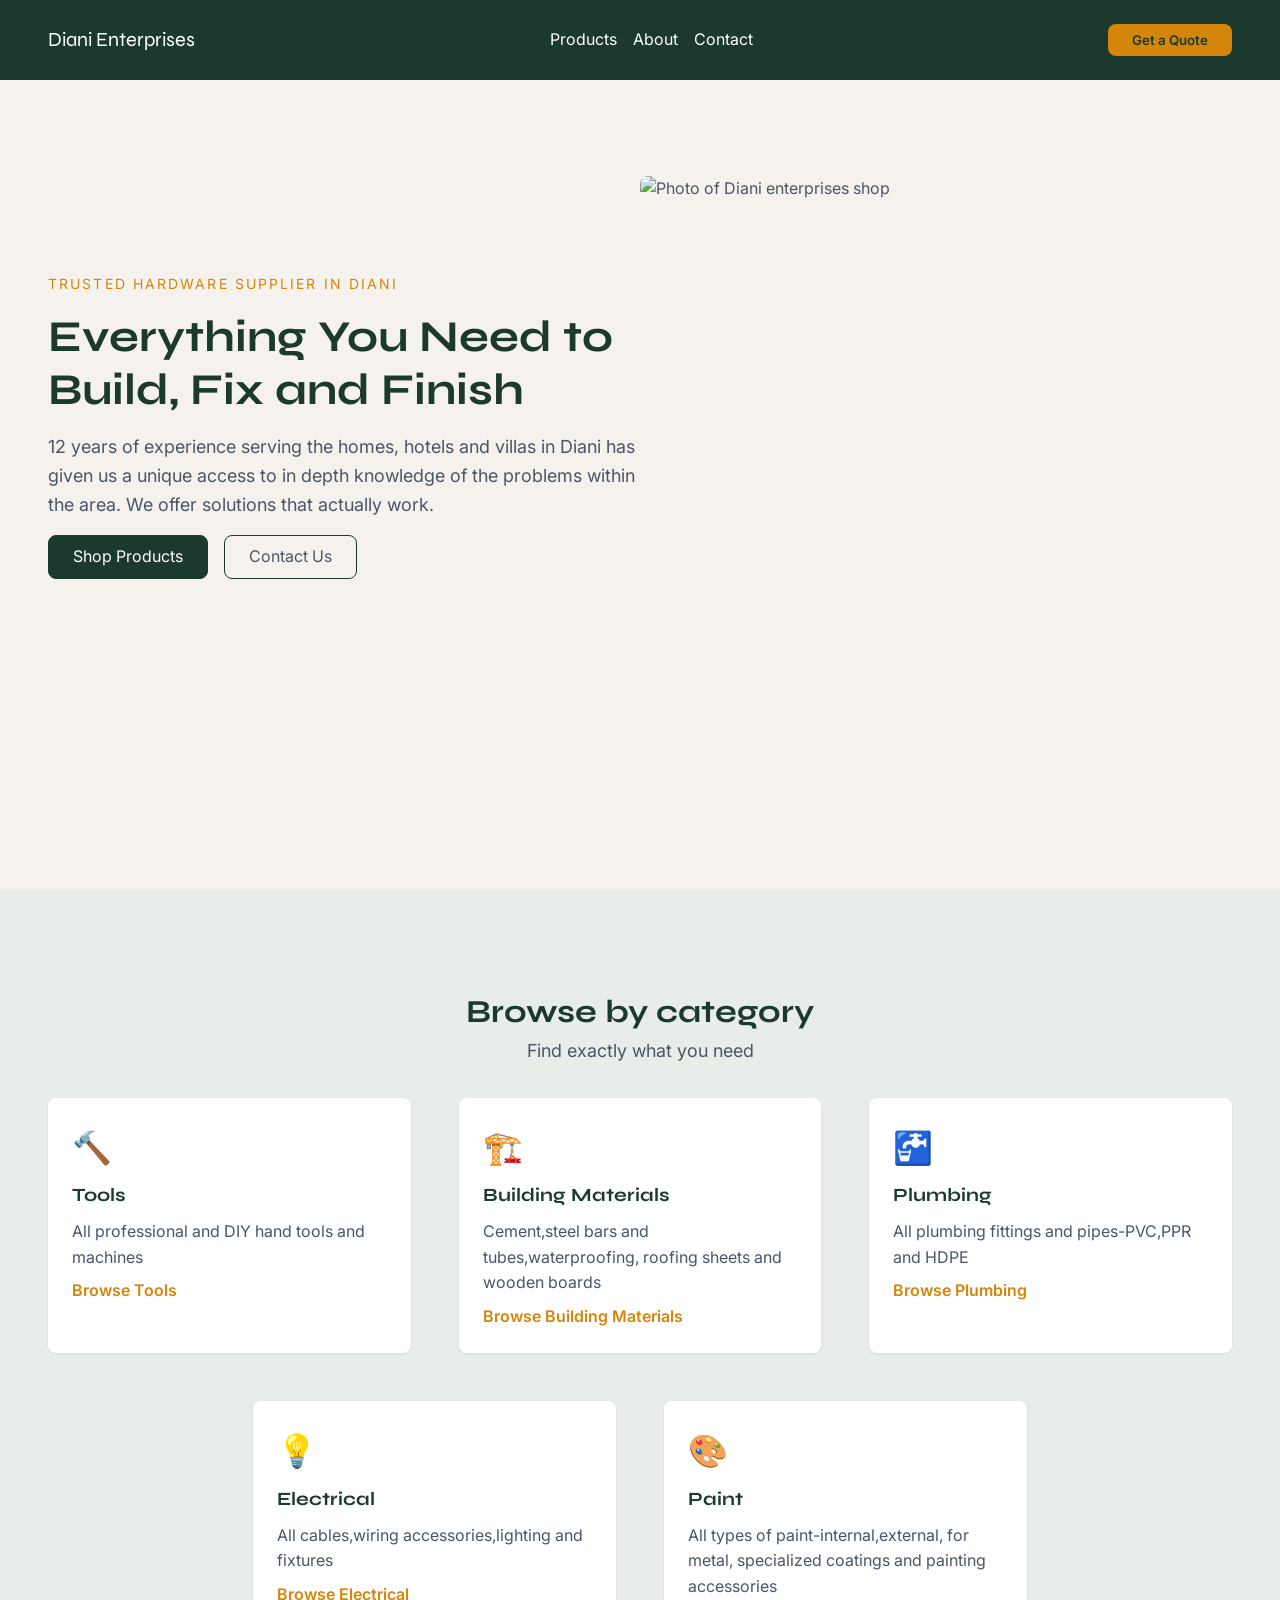
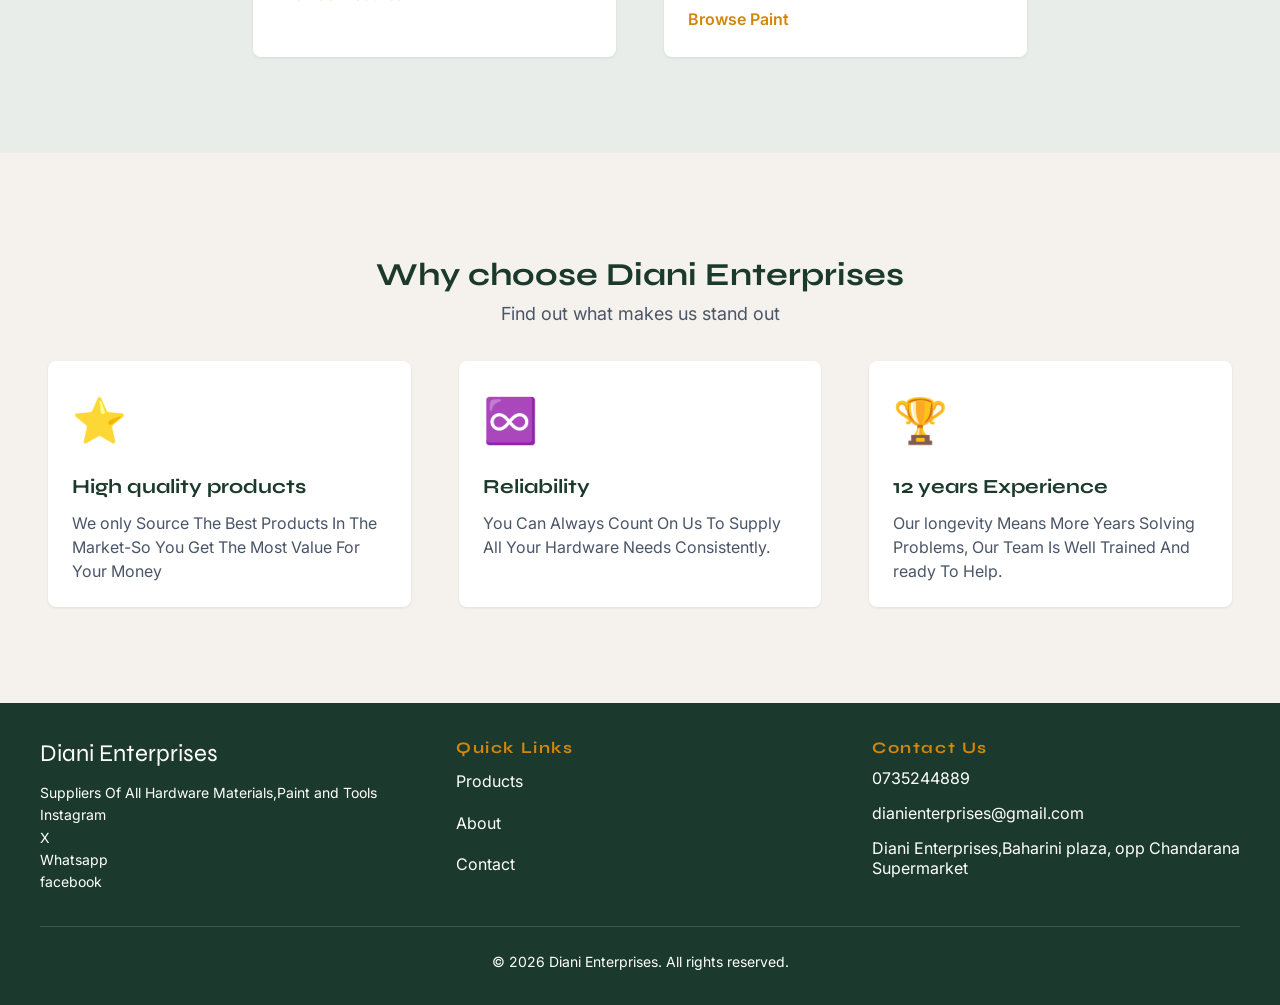
==== index.html @ 7c0d8b39 "style: add container max-width, fix hero layout, card flex" ====
<!doctype html>
<html lang="en">
  <head>
    <meta charset="UTF-8" />
    <meta name="viewport" content="width=device-width, initial-scale=1.0" />
    <title>Diani Enterprises</title>
    <link rel="stylesheet" href="css/variables.css" />
    <link rel="stylesheet" href="css/reset.css" />
    <link rel="stylesheet" href="css/styles.css" />
  </head>
  <body>
    <!--header section-->
    <header>
      <nav>
        <a class="logo" href="index.html">Diani Enterprises</a>
        <button class="nav-toggle" aria-label="Toggle navigation">
          <span></span>
          <span></span>
          <span></span>
        </button>
        <ul class="nav-links">
          <li><a href="products.html">Products</a></li>
          <li><a href="about.html">About</a></li>
          <li><a href="contact.html">Contact</a></li>
        </ul>
        <button class="cta-button">Get a Quote</button>
      </nav>
    </header>
    <!--Hero section-->
    <section class="hero">
      <div class="container">
      <div class="hero-content">
        <span>TRUSTED HARDWARE SUPPLIER IN DIANI</span>
        <h1>Everything You Need to Build, Fix and Finish</h1>
        <p>
          12 years of experience serving the homes, hotels and villas in Diani
          has given us a unique access to in depth knowledge of the problems
          within the area. We offer solutions that actually work.
        </p>
        <div class="hero-actions">
          <a class="btn-primary" href="products.html">Shop Products</a>
          <a class="btn-secondary" href="contact.html">Contact Us</a>
        </div>
      </div>
      <div class="hero-image">
        <img src="images/UI/hardware.jpg" alt="Photo of Diani enterprises shop" />
      </div>
      </div>
    </section>
    <!--PRODUCT CATEGORIES-->
    <section class="categories">
      <div class="container">
      <div class="section-header">
        <h2>Browse by category</h2>
        <p>Find exactly what you need</p>
      </div>
      <div class="categories-grid">
        <div class="category-card">
          <div class="category-icon">🔨</div>
          <h3>Tools</h3>
          <p>All professional and DIY hand tools and machines</p>
          <a href="products.html">Browse Tools</a>
        </div>
        <div class="category-card">
          <div class="category-icon">🏗️</div>
          <h3>Building Materials</h3>
          <p>
            Cement,steel bars and tubes,waterproofing, roofing sheets and wooden
            boards
          </p>
          <a href="products.html">Browse Building Materials</a>
        </div>
        <div class="category-card">
          <div class="category-icon">🚰</div>
          <h3>Plumbing</h3>
          <p>All plumbing fittings and pipes-PVC,PPR and HDPE</p>
          <a href="products.html">Browse Plumbing</a>
        </div>
        <div class="category-card">
          <div class="category-icon">💡</div>
          <h3>Electrical</h3>
          <p>All cables,wiring accessories,lighting and fixtures</p>
          <a href="products.html">Browse Electrical</a>
        </div>

        <div class="category-card">
          <div class="category-icon">🎨</div>
          <h3>Paint</h3>
          <p>
            All types of paint-internal,external, for metal, specialized
            coatings and painting accessories
          </p>
          <a href="products.html">Browse Paint</a>
        </div>
      </div>
      </div>
    </section>
    <!--why us section-->
    <section class="why-us">
      <div class="container">
      <div class="section-header">
        <h2>Why choose Diani Enterprises</h2>
        <p>Find out what makes us stand out</p>
      </div>
      <div class="why-us-grid">
        <div class="trust-card">
          <div class="trust-icon">⭐</div>
          <h3>High quality products</h3>
          <p>
            We only Source The Best Products In The Market-So You Get The Most
            Value For Your Money
          </p>
        </div>
        <div class="trust-card">
          <div class="trust-icon">♾️</div>
          <h3>Reliability</h3>
          <p>
            You Can Always Count On Us To Supply All Your Hardware Needs
            Consistently.
          </p>
        </div>
        <div class="trust-card">
          <div class="trust-icon">🏆</div>
          <h3>12 years Experience</h3>
          <p>
            Our longevity Means More Years Solving Problems, Our Team Is Well
            Trained And ready To Help.
          </p>
        </div>
      </div>
      </div>
    </section>
    <!--Footer section-->
    <footer class="footer">
      <div class="container">
      <div class="footer-grid">
        <div class="brand-column">
          <a class="logo" href="index.html">Diani Enterprises</a>
          <p>Suppliers Of All Hardware Materials,Paint and Tools</p>
          <a href="">Instagram</a>
          <a href="">X</a>
          <a href="">Whatsapp</a>
          <a href="">facebook</a>
        </div>
        <div class="quick-links">
          <h4>Quick Links</h4>
          <ul class="footer-links">
            <li><a href="products.html">Products</a></li>
            <li><a href="about.html">About</a></li>
            <li><a href="contact.html">Contact</a></li>
          </ul>
        </div>
        <div class="contact-info">
          <h4>Contact Us</h4>
          <p>0735244889</p>
          <p>dianienterprises@gmail.com</p>
          <p>Diani Enterprises,Baharini plaza, opp Chandarana Supermarket</p>
        </div>
      </div>
      <div class="footer-bottom">
        <p>© 2026 Diani Enterprises. All rights reserved.</p>
      </div>
      </div>
    </footer>
  </body>
</html>
---- css/variables.css ----
@import url("https://fonts.googleapis.com/css2?family=Syne:wght@400;600;700;800&family=Inter:wght@300;400;500;600&display=swap");

:root {
  /* Colors */
  --forest: #1b3a2d;
  --amber: #d4860b;
  --chalk: #f5f2ed;
  --slate: #4a5568;
  --mist: #e8ede9;
  --white: #ffffff;

  /* Typography */
  --font-display: "Syne", sans-serif;
  --font-body: "Inter", sans-serif;

  /* Type scale */
  --text-sm: 0.875rem; /* 14px */
  --text-base: 1rem; /* 16px */
  --text-lg: 1.125rem; /* 18px */
  --text-xl: 1.25rem; /* 20px */
  --text-2xl: 1.5rem; /* 24px */
  --text-3xl: 2rem; /* 32px */
  --text-4xl: 2.75rem; /* 44px */
  --text-5xl: 3.5rem; /* 56px */

  /* Spacing */
  --space-1: 4px;
  --space-2: 8px;
  --space-3: 16px;
  --space-4: 24px;
  --space-5: 32px;
  --space-6: 48px;
  --space-7: 64px;
  --space-8: 96px;

  /* Border radius */
  --radius-sm: 4px;
  --radius-md: 8px;
  --radius-lg: 16px;

  /* Shadows */
  --shadow-sm: 0 1px 3px rgba(0, 0, 0, 0.08);
  --shadow-md: 0 4px 12px rgba(0, 0, 0, 0.1);
  --shadow-lg: 0 8px 24px rgba(0, 0, 0, 0.12);

  /* Transitions */
  --transition: 0.2s ease;
}
---- css/styles.css ----
header{
  position: sticky;
  top: 0;
  z-index: 100;
}
.container{
  max-width: 1200px;
  margin: 0 auto;
  width: 100%;
}

nav {
  display: flex;
  justify-content: space-between;
  background-color: var(--forest);
  padding: var(--space-4) var(--space-6);
  align-items: center;
  
  
}
.nav-links {
  display: flex;
  justify-content: space-evenly;
  gap: var(--space-3);
  align-items: center;
}
.nav-links a {
  color: var(--white);
}
.nav-links a:hover {
  color: var(--amber);
}
.nav-toggle {
  display: none;
}
.logo {
  color: var(--white);
  font-family: var(--font-display);
  font-size: var(--text-xl);
}
.cta-button {
  background-color: var(--amber);
  padding: var(--space-2) var(--space-4);
  border-radius: var(--radius-md);
  color: var(--forest);
  font-family: var(--font-body);
  font-weight: 600;
  cursor: pointer;
}
.cta-button:hover {
  background-color: var(--slate);
  color: var(--white);
}
/*-hero section-*/

.hero {
  background-color: var(--chalk);
  padding: var(--space-8) var(--space-6);
  min-height: 90vh;
}
.hero .container{
  display: flex;
  justify-content: space-evenly;
  align-items: center;
}
.hero-content {
  display: flex;
  flex-direction: column;
  gap: var(--space-3);
  flex: 1;
}
.hero-content span {
  color: var(--amber);
  font-size: var(--text-sm);
  letter-spacing: 0.15em;
}
.hero-content h1 {
  font-family: var(--font-display);
  font-size: var(--text-4xl);
  color: var(--forest);
  line-height: 1.2;
}
.hero-content p {
  font-size: var(--text-lg);
  color: var(--slate);
}
.hero-actions {
  display: flex;
  gap: var(--space-3);
}
.btn-primary {
  background-color: var(--forest);
  color: var(--white);
  padding: var(--space-2) var(--space-4);
  border-radius: var(--radius-md);
  transition: var(--transition);
  border: 1px solid var(--forest);
}
.btn-primary:hover {
  background-color: transparent;
  border: 1px solid var(--forest);
  color: var(--slate);
}
.btn-secondary {
  background-color: transparent;
  border: 1px solid var(--forest);
  padding: var(--space-2) var(--space-4);
  border-radius: var(--radius-md);
  transition: var(--transition);
}
.btn-secondary:hover {
  background-color: var(--forest);
  color: var(--white);
}
.hero-image {
  flex: 1;
  height: 500px;
}
.hero-image img {
  width: 100%;
  height: 100%;
  object-fit: cover;
  border-radius: var(--radius-md);
}
/*categories section*/
.categories{
  background-color: var(--mist);
  padding: var(--space-8) var(--space-6);
}
.section-header{
  text-align: center;
  margin-bottom: var(--space-5);
  }
  .section-header h2{
    font-family: var(--font-display);
    font-size: var(--text-3xl);
    color: var(--forest);

  }
  .section-header p{
    color: var(--slate);
    font-size: var(--text-lg);
  }
  .categories-grid{
    display: grid;
    grid-template-columns: repeat(6, 1fr);
    gap: var(--space-6);
    justify-items: center;
}
.category-card{
  display: flex;
  flex-direction: column;
  gap: var(--space-2);
  background-color: var(--white);
  border-radius: var(--radius-md);
  box-shadow: var(--shadow-sm);
  padding: var(--space-4);
  transition: var(--transition);
  grid-column: span 2;
  
}
.category-card:nth-child(4){
  grid-column: 2 / 4;
}
.category-card:nth-child(5) {
  grid-column: 4 / 6;
}

.category-card:hover{
  box-shadow: var(--shadow-md);
  transform: translateY(-4px);
}
.category-icon{
font-size: var(--text-3xl);
}
.category-card h3{
  font-family: var(--font-display);
  color: var(--forest);
}
.category-card a{
  color: var(--amber);
  font-weight: 600;
  position: relative;
  max-width: 500px;
}
.category-card a::after{
  content: "";
  position: absolute;
  left: 0;
  bottom: 0;
  width: 0;
  height: 2px;
  background-color:var(--amber);
  transition: var(--transition);
}
.category-card a:hover::after{
width: 65%;
background-color: var(--slate);
}
/*why-us*/
.why-us{
  background-color: var(--chalk);
  padding: var(--space-8) var(--space-6);
}
.why-us-grid{
  display: grid;
  grid-template-columns:repeat(3, 1fr);
  gap: var(--space-6);
}
.trust-card{
  display: flex;
  flex-direction: column;
  background-color: var(--white);
  gap: var(--space-2);
  border-radius: var(--radius-md);
  box-shadow: var(--shadow-sm);
  padding: var(--space-4);
  transition: var(--transition);
}
.trust-card:hover{
box-shadow: var(--shadow-md);
transform: translateY(-4px);
}
.trust-card h3{
  font-family: var(--font-display);
  color: var(--forest);
  font-size: var(--text-xl);
}
.trust-card p{
  color: var(--slate);
  line-height: 1.5;
}
.trust-icon{
  font-size: var(--text-4xl);
  margin-bottom: var(--space-2);
}
/*footer*/
.footer{
  background-color: var(--forest);
  color: var(--white);
  padding:var(--space-5);
  }
  .footer-grid{
    display: grid;
    grid-template-columns: repeat(3, 1fr);
    gap: var(--space-6);
  }
  .brand-column a.logo{
    color: var(--white);
    font-family: var(--font-display);
    display: block;
    font-size: var(--text-2xl);
    margin-bottom:var(--space-2);
       
  }
  .brand-column p{
    color:var(--white);
    font-size: var(--text-sm);
  }
  .brand-column a{
    font-size: var(--text-sm);
    display: block;

  }
  .brand-column a:hover{
   color: var(--amber);
  }
  .footer h4{
    color: var(--amber);
    font-family: var(--font-display);
    margin-bottom: var(--space-2);
    letter-spacing: 0.1em;
  }
  .footer-links a{
   display: block;
   color: var(--white);
   margin-bottom: var(--space-3);
  }
  .footer-links a:hover{
    color: var(--amber);
    
  }
  .contact-info p{
    color: var(--white);
    margin-bottom: var(--space-3);
    line-height: 1.2;
  }
  .footer-bottom{
    border-top: 1px solid rgba(255,255,255,0.15) ;
    text-align: center;
    font-size: var(--text-sm);
    color: var(--white);
    margin-top: var(--space-5);
    padding-top: var(--space-4);
  }
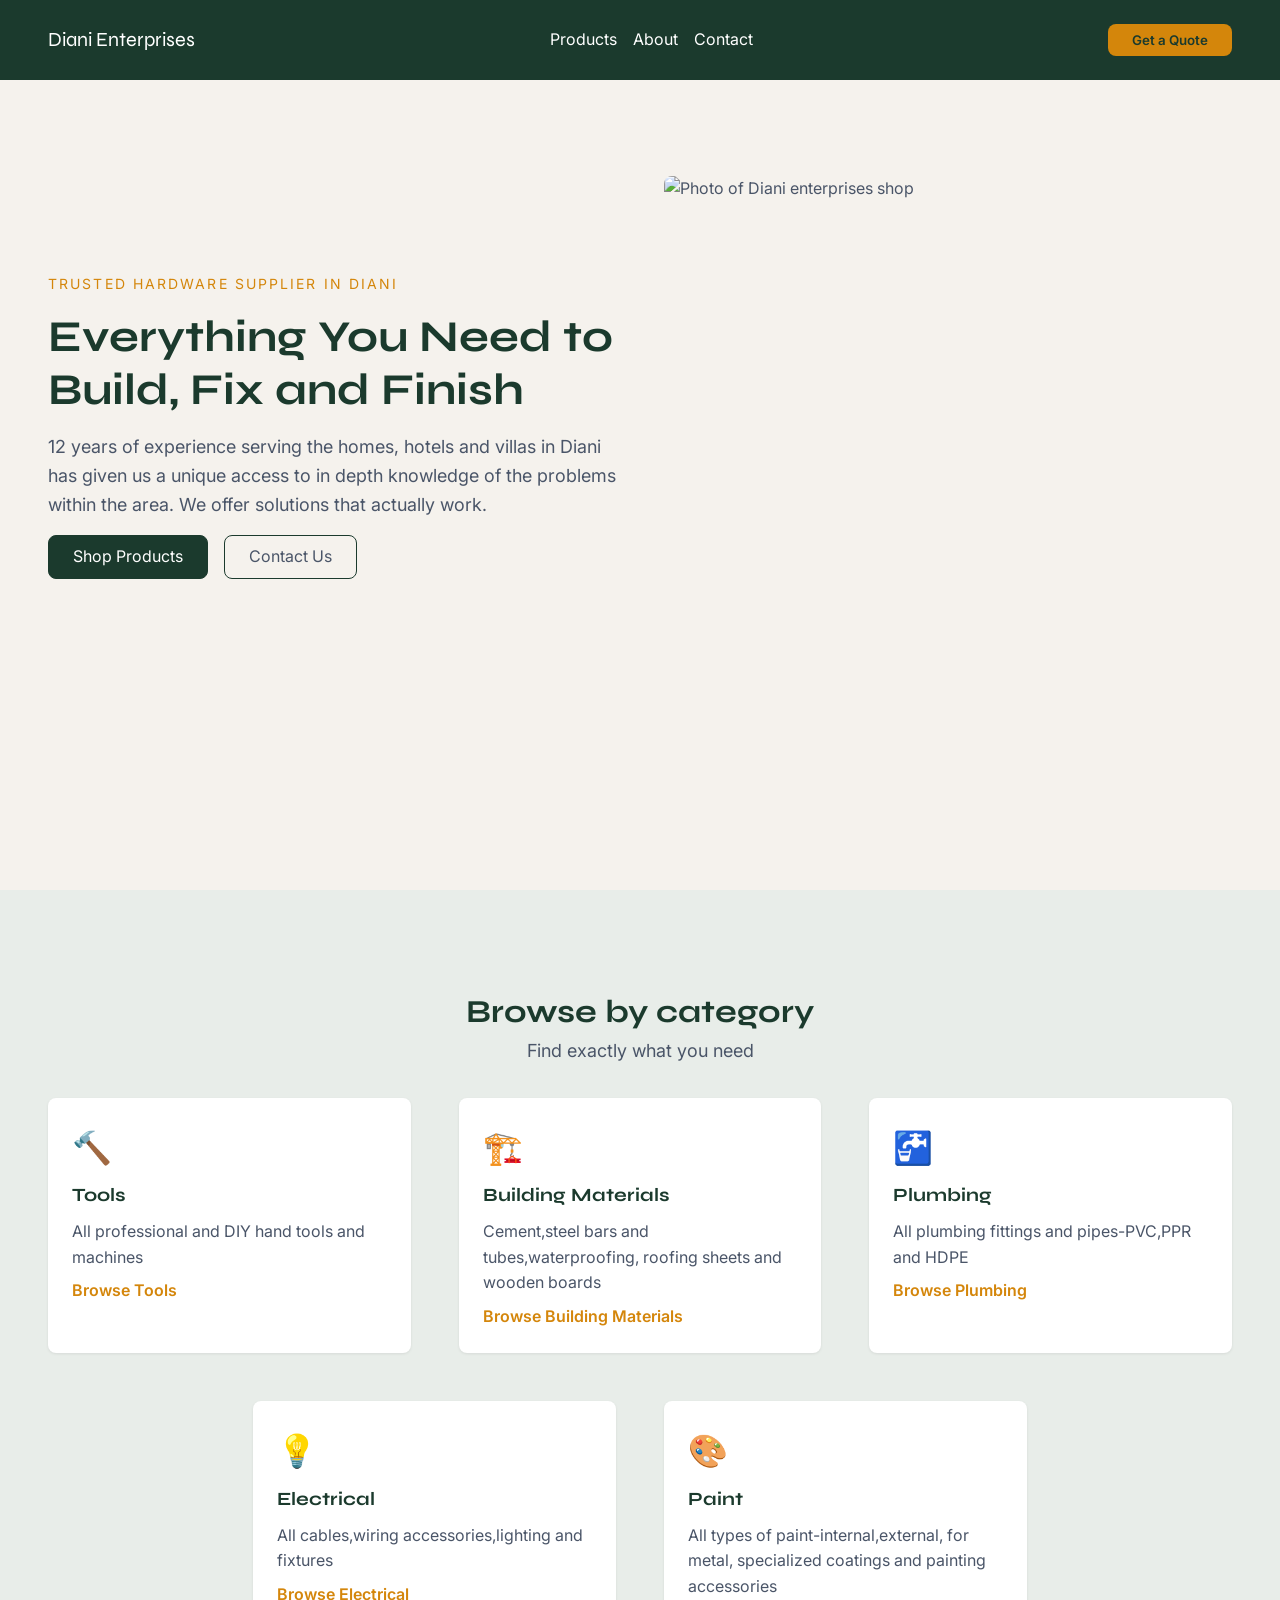
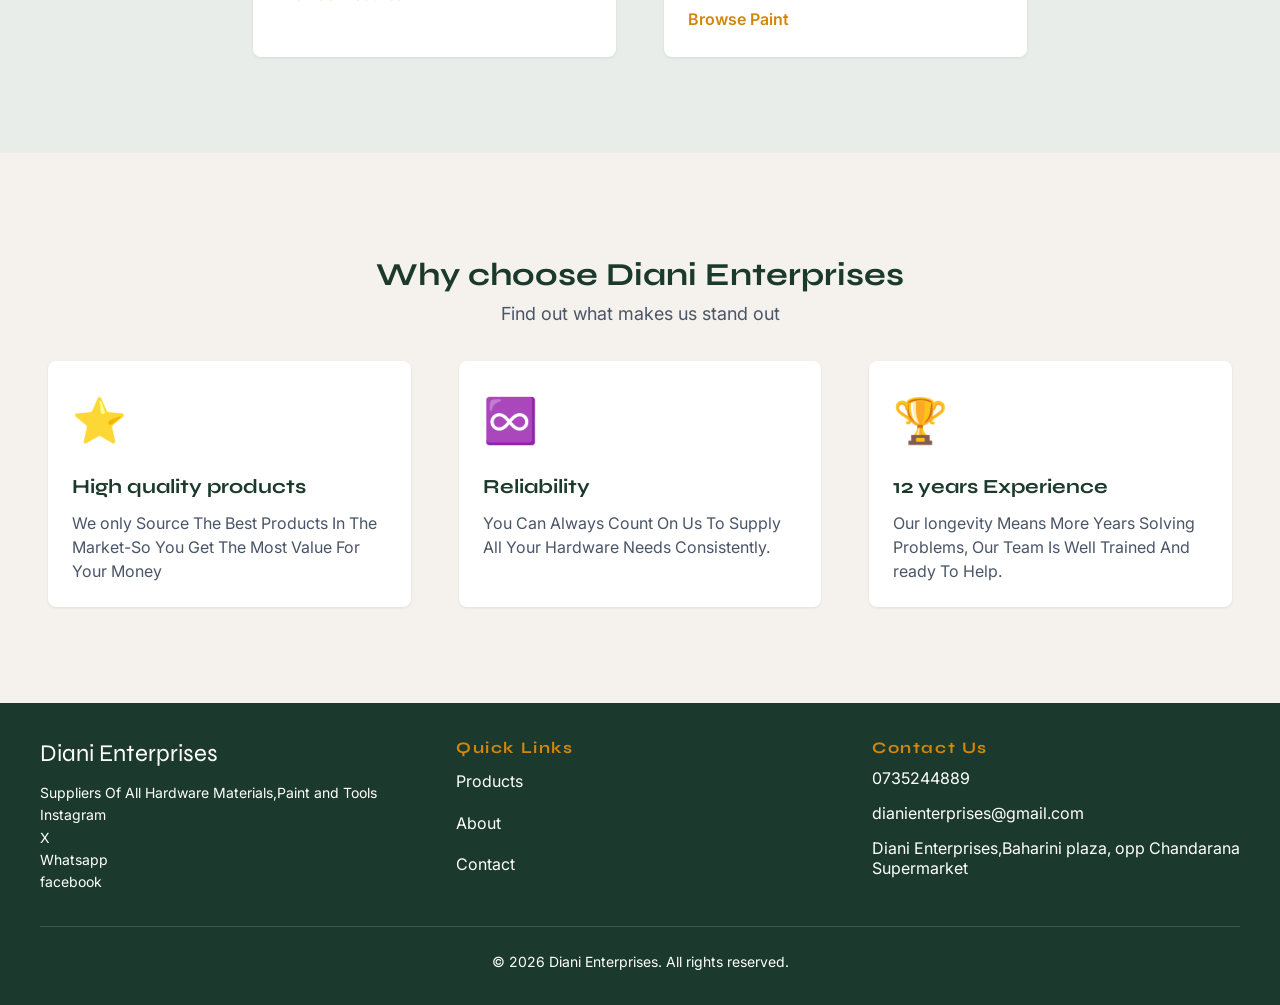
==== commit 05a29cd7: "feat: add mobilr responsoveness and hamburger menu" ====
--- a/index.html
+++ b/index.html
@@ -7,6 +7,7 @@
     <link rel="stylesheet" href="css/variables.css" />
     <link rel="stylesheet" href="css/reset.css" />
     <link rel="stylesheet" href="css/styles.css" />
+  
   </head>
   <body>
     <!--header section-->
@@ -18,7 +19,7 @@
           <span></span>
           <span></span>
         </button>
-        <ul class="nav-links">
+        <ul class="nav-links" >
           <li><a href="products.html">Products</a></li>
           <li><a href="about.html">About</a></li>
           <li><a href="contact.html">Contact</a></li>
@@ -162,5 +163,7 @@
       </div>
       </div>
     </footer>
+
+    <script src="js/main.js"></script>
   </body>
 </html>
--- a/css/styles.css
+++ b/css/styles.css
@@ -1,7 +1,16 @@
+body{
+  overflow-x: hidden;
+}
+
+* {
+  max-width: 100%;
+}
+
 header{
   position: sticky;
   top: 0;
   z-index: 100;
+  
 }
 .container{
   max-width: 1200px;
@@ -15,7 +24,7 @@
   background-color: var(--forest);
   padding: var(--space-4) var(--space-6);
   align-items: center;
-  
+  position: relative;
   
 }
 .nav-links {
@@ -32,6 +41,22 @@
 }
 .nav-toggle {
   display: none;
+  flex-direction: column;
+  justify-content: space-between;
+  width: 24px;
+  height: 18px;
+  cursor: pointer;
+  padding: 0;
+  background: none;
+  border: none;
+}
+.nav-toggle span{
+  display: block;
+  width: 100%;
+  height: 2px;
+  background-color: var(--white);
+  border-radius: 2px;
+  transition: var(--transition);
 }
 .logo {
   color: var(--white);
@@ -62,6 +87,7 @@
   display: flex;
   justify-content: space-evenly;
   align-items: center;
+  gap: var(--space-6);
 }
 .hero-content {
   display: flex;
@@ -292,4 +318,136 @@
     color: var(--white);
     margin-top: var(--space-5);
     padding-top: var(--space-4);
+  }
+
+  .nav-toggle.active span:nth-child(1) {
+  transform: translateY(8px) rotate(45deg);
+}
+.nav-toggle.active span:nth-child(2) {
+  opacity: 0;
+}
+.nav-toggle.active span:nth-child(3) {
+  transform: translateY(-8px) rotate(-45deg);
+}
+  /*Tablet(768px and below)*/
+ @media (max-width: 768px) {
+  .nav-links {
+    display: none;
+  }
+  .cta-button {
+    display: none;
+  }
+  .nav-toggle {
+    display: block;
+  }
+  .hero .container {
+    flex-direction: column;
+    text-align: center;
+  }
+  .hero-content h1 {
+    font-size: var(--text-2xl);
+  }
+  .hero-actions {
+    justify-content: center;
+  }
+  .hero-image {
+    height: 250px;
+    width: 100%;
+  }
+  .hero,
+  .categories,
+  .why-us {
+    padding: var(--space-5) var(--space-3);
+  }
+  .footer {
+    padding: var(--space-4) var(--space-3);
+  }
+  .categories-grid {
+    grid-template-columns: repeat(2, 1fr);
+    gap: var(--space-3);
+    justify-items: stretch;
+    width: 100%;
+  }
+  .categories .container {
+  width: 100%;
+  overflow: hidden;
+}
+  .category-card {
+    grid-column: span 1;
+  }
+  .category-card:nth-child(4) {
+    grid-column: span 1;
+  }
+  .category-card:nth-child(5) {
+    grid-column: span 2;
+  }
+  .why-us-grid {
+    grid-template-columns: 1fr;
+    gap: var(--space-3);
+  }
+  .footer-grid {
+    grid-template-columns: 1fr;
+    gap: var(--space-4);
+  }
+  .hero-content {
+  width: 100%;
+  flex: none;
+}
+.hero-image {
+  width: 100%;
+  flex: none;
+}
+
+
+.nav-links.nav-open{
+  display: flex;
+  flex-direction: column;
+  position: absolute;
+  top: 100%;
+  left: 0;
+  width: 100%;
+  background-color: var(--forest);
+  padding: var(--space-3);
+  gap: var(--space-3);
+   z-index: 99;
+  box-shadow: var(--shadow-md);
+}
+.nav-links.nav-open a {
+  color: var(--white);
+  font-size: var(--text-lg);
+  padding: var(--space-2) 0;
+  border-bottom: 1px solid rgba(255,255,255,0.1);
+}
+.nav-toggle{
+  display: flex;
+}
+}
+  /* Mobile (480px and below)*/
+  @media(max-width:480px){
+    .hero-content h1{
+      font-size: var(--text-2xl);
+    }
+    .hero-actions{
+      flex-direction: column;
+      align-items: center;
+
+    }
+    .hero-actions a{
+      width: 100%;
+      text-align: center;
+     
+    }
+  
+    .categories-grid{
+      grid-template-columns: 1fr;
+    }
+   
+    .category-card,.category-card:nth-child(4),.category-card:nth-child(5){
+    grid-column: span 1
+    }
+    
+    .section-header h2{
+      font-size: var(--text-2xl);
+    }
+    
   }
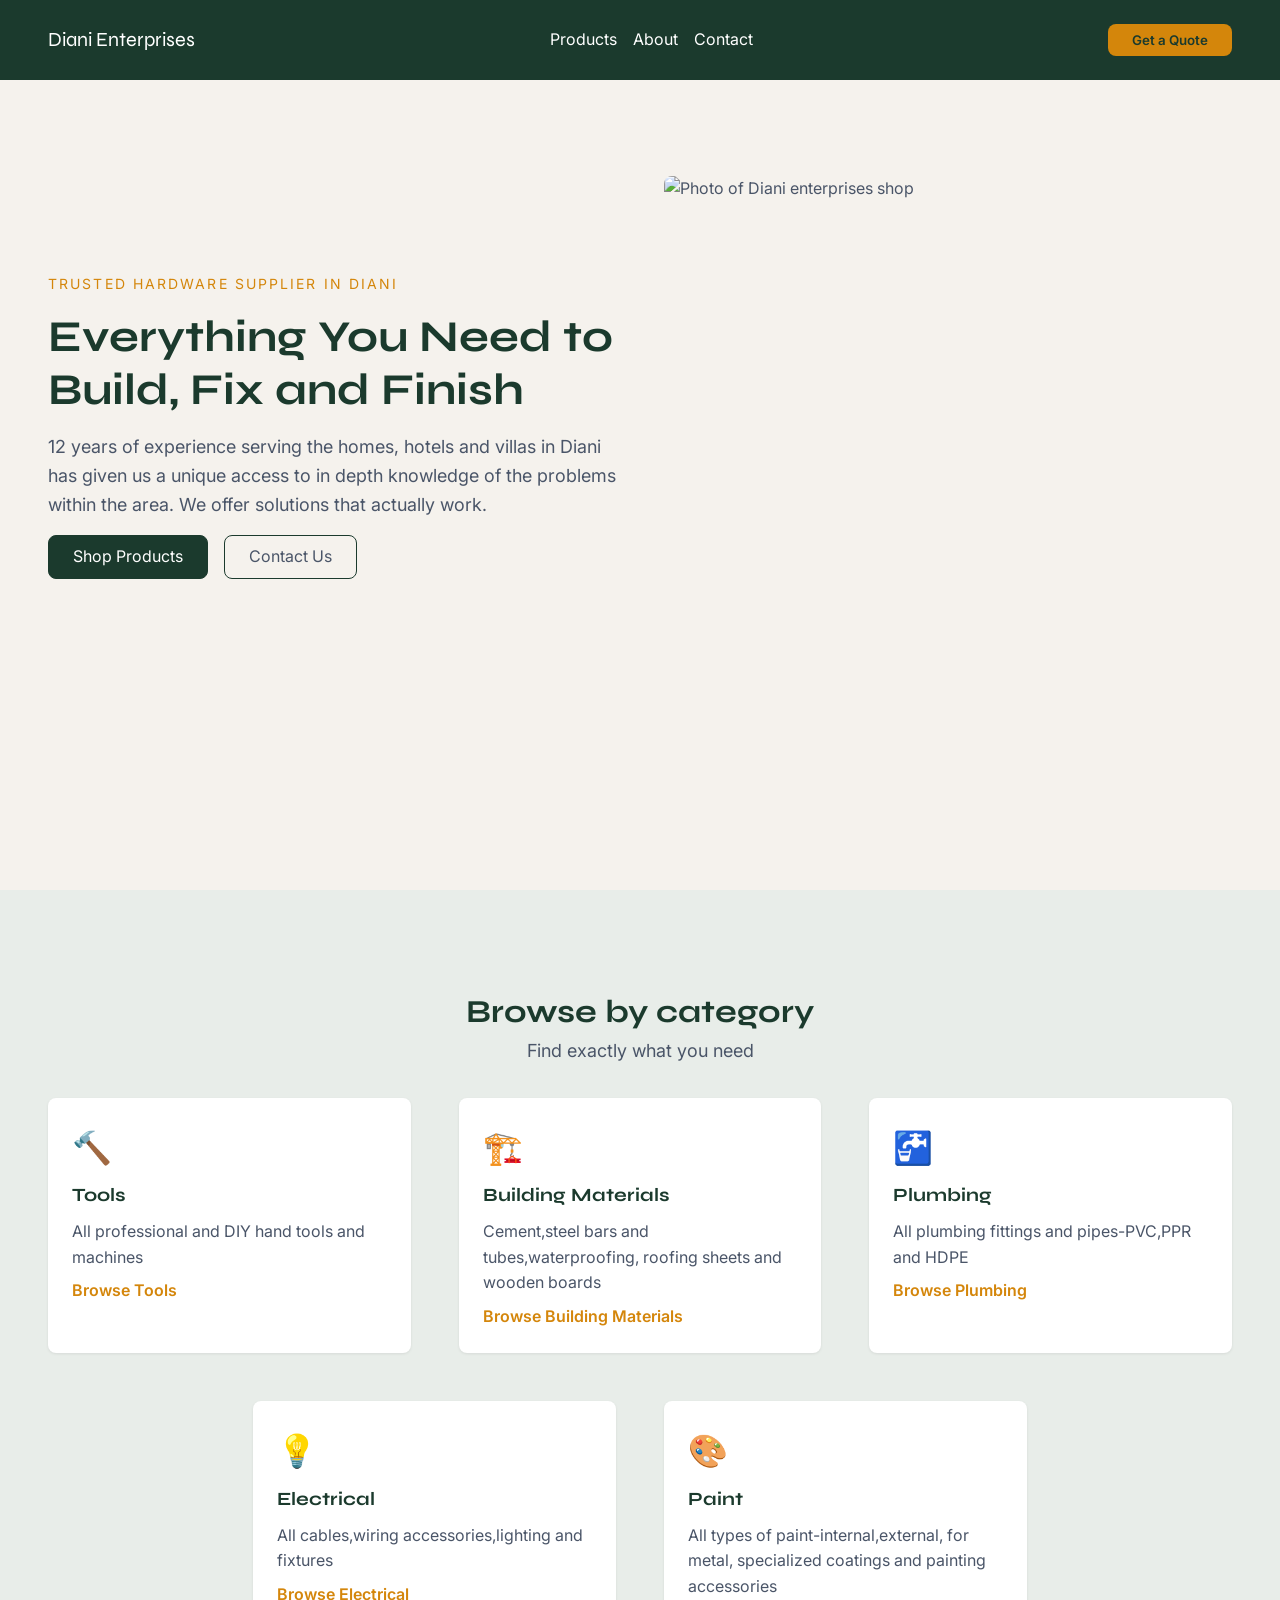
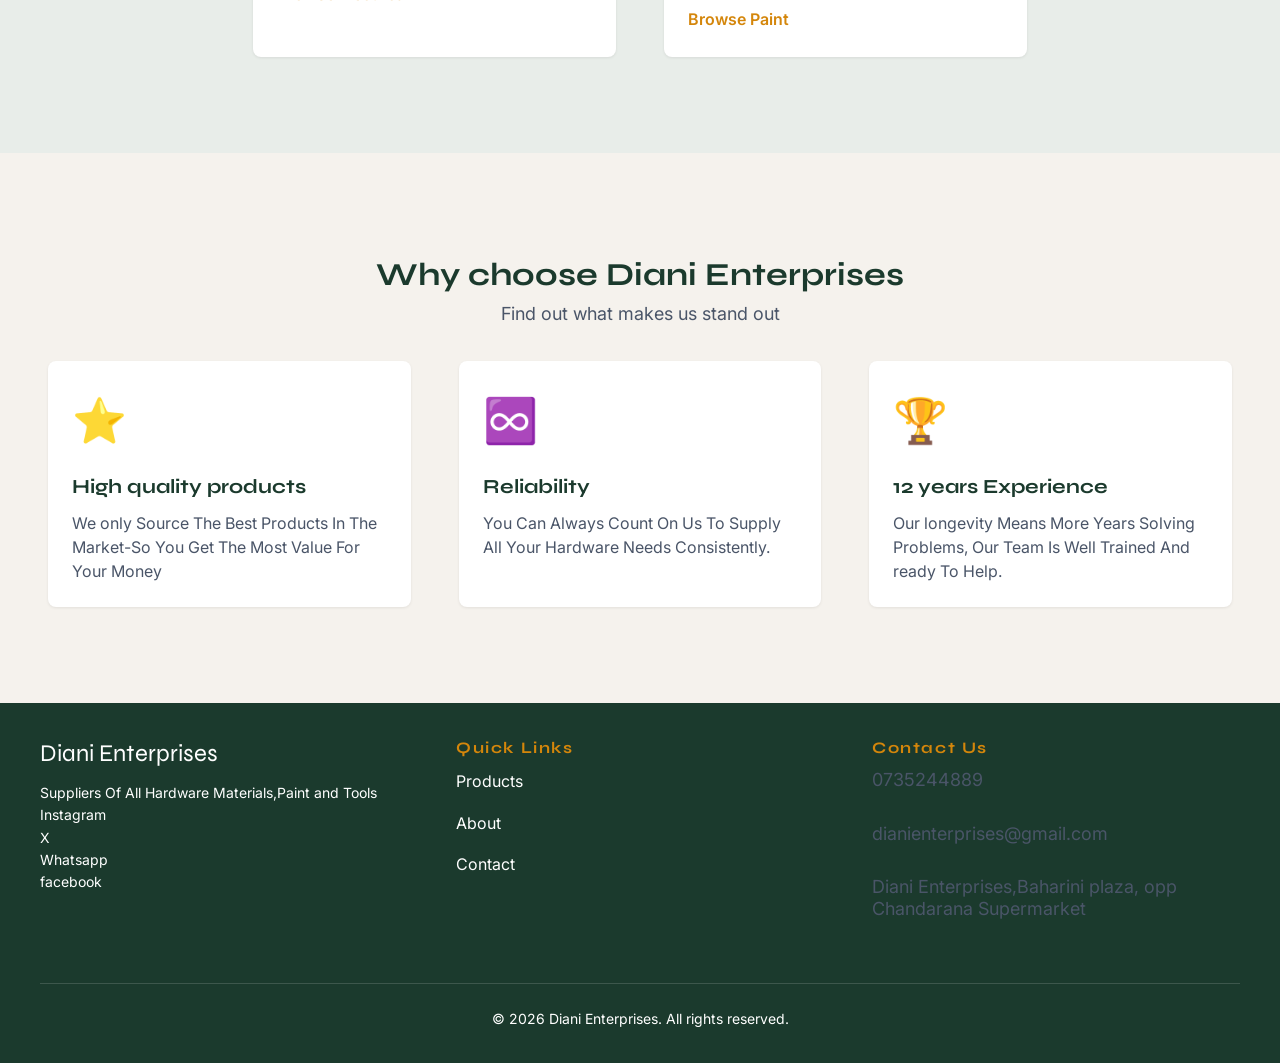
==== commit fd654acf: "feat: add Formspree form handling and custom redirect" ====
--- a/index.html
+++ b/index.html
@@ -7,7 +7,6 @@
     <link rel="stylesheet" href="css/variables.css" />
     <link rel="stylesheet" href="css/reset.css" />
     <link rel="stylesheet" href="css/styles.css" />
-  
   </head>
   <body>
     <!--header section-->
@@ -19,7 +18,7 @@
           <span></span>
           <span></span>
         </button>
-        <ul class="nav-links" >
+        <ul class="nav-links">
           <li><a href="products.html">Products</a></li>
           <li><a href="about.html">About</a></li>
           <li><a href="contact.html">Contact</a></li>
@@ -30,139 +29,183 @@
     <!--Hero section-->
     <section class="hero">
       <div class="container">
-      <div class="hero-content">
-        <span>TRUSTED HARDWARE SUPPLIER IN DIANI</span>
-        <h1>Everything You Need to Build, Fix and Finish</h1>
-        <p>
-          12 years of experience serving the homes, hotels and villas in Diani
-          has given us a unique access to in depth knowledge of the problems
-          within the area. We offer solutions that actually work.
-        </p>
-        <div class="hero-actions">
-          <a class="btn-primary" href="products.html">Shop Products</a>
-          <a class="btn-secondary" href="contact.html">Contact Us</a>
-        </div>
-      </div>
-      <div class="hero-image">
-        <img src="images/UI/hardware.jpg" alt="Photo of Diani enterprises shop" />
-      </div>
+        <div class="hero-content">
+          <span>TRUSTED HARDWARE SUPPLIER IN DIANI</span>
+          <h1>Everything You Need to Build, Fix and Finish</h1>
+          <p>
+            12 years of experience serving the homes, hotels and villas in Diani
+            has given us a unique access to in depth knowledge of the problems
+            within the area. We offer solutions that actually work.
+          </p>
+          <div class="hero-actions">
+            <a class="btn-primary" href="products.html">Shop Products</a>
+            <a class="btn-secondary" href="contact.html">Contact Us</a>
+          </div>
+        </div>
+        <div class="hero-image">
+          <img
+            src="images/UI/hardware.jpg"
+            alt="Photo of Diani enterprises shop"
+          />
+        </div>
       </div>
     </section>
     <!--PRODUCT CATEGORIES-->
     <section class="categories">
       <div class="container">
-      <div class="section-header">
-        <h2>Browse by category</h2>
-        <p>Find exactly what you need</p>
-      </div>
-      <div class="categories-grid">
-        <div class="category-card">
-          <div class="category-icon">🔨</div>
-          <h3>Tools</h3>
-          <p>All professional and DIY hand tools and machines</p>
-          <a href="products.html">Browse Tools</a>
-        </div>
-        <div class="category-card">
-          <div class="category-icon">🏗️</div>
-          <h3>Building Materials</h3>
-          <p>
-            Cement,steel bars and tubes,waterproofing, roofing sheets and wooden
-            boards
-          </p>
-          <a href="products.html">Browse Building Materials</a>
-        </div>
-        <div class="category-card">
-          <div class="category-icon">🚰</div>
-          <h3>Plumbing</h3>
-          <p>All plumbing fittings and pipes-PVC,PPR and HDPE</p>
-          <a href="products.html">Browse Plumbing</a>
-        </div>
-        <div class="category-card">
-          <div class="category-icon">💡</div>
-          <h3>Electrical</h3>
-          <p>All cables,wiring accessories,lighting and fixtures</p>
-          <a href="products.html">Browse Electrical</a>
-        </div>
+        <div class="section-header">
+          <h2>Browse by category</h2>
+          <p>Find exactly what you need</p>
+        </div>
+        <div class="categories-grid">
+          <div class="category-card">
+            <div class="category-icon">🔨</div>
+            <h3>Tools</h3>
+            <p>All professional and DIY hand tools and machines</p>
+            <a href="products.html">Browse Tools</a>
+          </div>
+          <div class="category-card">
+            <div class="category-icon">🏗️</div>
+            <h3>Building Materials</h3>
+            <p>
+              Cement,steel bars and tubes,waterproofing, roofing sheets and
+              wooden boards
+            </p>
+            <a href="products.html">Browse Building Materials</a>
+          </div>
+          <div class="category-card">
+            <div class="category-icon">🚰</div>
+            <h3>Plumbing</h3>
+            <p>All plumbing fittings and pipes-PVC,PPR and HDPE</p>
+            <a href="products.html">Browse Plumbing</a>
+          </div>
+          <div class="category-card">
+            <div class="category-icon">💡</div>
+            <h3>Electrical</h3>
+            <p>All cables,wiring accessories,lighting and fixtures</p>
+            <a href="products.html">Browse Electrical</a>
+          </div>
 
-        <div class="category-card">
-          <div class="category-icon">🎨</div>
-          <h3>Paint</h3>
-          <p>
-            All types of paint-internal,external, for metal, specialized
-            coatings and painting accessories
-          </p>
-          <a href="products.html">Browse Paint</a>
-        </div>
-      </div>
+          <div class="category-card">
+            <div class="category-icon">🎨</div>
+            <h3>Paint</h3>
+            <p>
+              All types of paint-internal,external, for metal, specialized
+              coatings and painting accessories
+            </p>
+            <a href="products.html">Browse Paint</a>
+          </div>
+        </div>
       </div>
     </section>
     <!--why us section-->
     <section class="why-us">
       <div class="container">
-      <div class="section-header">
-        <h2>Why choose Diani Enterprises</h2>
-        <p>Find out what makes us stand out</p>
-      </div>
-      <div class="why-us-grid">
-        <div class="trust-card">
-          <div class="trust-icon">⭐</div>
-          <h3>High quality products</h3>
-          <p>
-            We only Source The Best Products In The Market-So You Get The Most
-            Value For Your Money
-          </p>
-        </div>
-        <div class="trust-card">
-          <div class="trust-icon">♾️</div>
-          <h3>Reliability</h3>
-          <p>
-            You Can Always Count On Us To Supply All Your Hardware Needs
-            Consistently.
-          </p>
-        </div>
-        <div class="trust-card">
-          <div class="trust-icon">🏆</div>
-          <h3>12 years Experience</h3>
-          <p>
-            Our longevity Means More Years Solving Problems, Our Team Is Well
-            Trained And ready To Help.
-          </p>
-        </div>
-      </div>
+        <div class="section-header">
+          <h2>Why choose Diani Enterprises</h2>
+          <p>Find out what makes us stand out</p>
+        </div>
+        <div class="why-us-grid">
+          <div class="trust-card">
+            <div class="trust-icon">⭐</div>
+            <h3>High quality products</h3>
+            <p>
+              We only Source The Best Products In The Market-So You Get The Most
+              Value For Your Money
+            </p>
+          </div>
+          <div class="trust-card">
+            <div class="trust-icon">♾️</div>
+            <h3>Reliability</h3>
+            <p>
+              You Can Always Count On Us To Supply All Your Hardware Needs
+              Consistently.
+            </p>
+          </div>
+          <div class="trust-card">
+            <div class="trust-icon">🏆</div>
+            <h3>12 years Experience</h3>
+            <p>
+              Our longevity Means More Years Solving Problems, Our Team Is Well
+              Trained And ready To Help.
+            </p>
+          </div>
+        </div>
       </div>
     </section>
     <!--Footer section-->
     <footer class="footer">
       <div class="container">
-      <div class="footer-grid">
-        <div class="brand-column">
-          <a class="logo" href="index.html">Diani Enterprises</a>
-          <p>Suppliers Of All Hardware Materials,Paint and Tools</p>
-          <a href="">Instagram</a>
-          <a href="">X</a>
-          <a href="">Whatsapp</a>
-          <a href="">facebook</a>
-        </div>
-        <div class="quick-links">
-          <h4>Quick Links</h4>
-          <ul class="footer-links">
-            <li><a href="products.html">Products</a></li>
-            <li><a href="about.html">About</a></li>
-            <li><a href="contact.html">Contact</a></li>
-          </ul>
-        </div>
-        <div class="contact-info">
-          <h4>Contact Us</h4>
-          <p>0735244889</p>
-          <p>dianienterprises@gmail.com</p>
-          <p>Diani Enterprises,Baharini plaza, opp Chandarana Supermarket</p>
-        </div>
-      </div>
-      <div class="footer-bottom">
-        <p>© 2026 Diani Enterprises. All rights reserved.</p>
-      </div>
+        <div class="footer-grid">
+          <div class="brand-column">
+            <a class="logo" href="index.html">Diani Enterprises</a>
+            <p>Suppliers Of All Hardware Materials,Paint and Tools</p>
+            <a href="">Instagram</a>
+            <a href="">X</a>
+            <a href="">Whatsapp</a>
+            <a href="">facebook</a>
+          </div>
+          <div class="quick-links">
+            <h4>Quick Links</h4>
+            <ul class="footer-links">
+              <li><a href="products.html">Products</a></li>
+              <li><a href="about.html">About</a></li>
+              <li><a href="contact.html">Contact</a></li>
+            </ul>
+          </div>
+          <div class="contact-info">
+            <h4>Contact Us</h4>
+            <p>0735244889</p>
+            <p>dianienterprises@gmail.com</p>
+            <p>Diani Enterprises,Baharini plaza, opp Chandarana Supermarket</p>
+          </div>
+        </div>
+        <div class="footer-bottom">
+          <p>© 2026 Diani Enterprises. All rights reserved.</p>
+        </div>
       </div>
     </footer>
+    <!--Quote modal-->
+    <div class="modal-overlay" id="modal-overlay">
+      <div
+        class="modal"
+        id="quote-modal"
+        role="dialog"
+        aria-labelledby="modal-title"
+      >
+        <div class="modal-header">
+          <h2 id="modal-title">Get Quote</h2>
+          <button class="modal-close">&times;</button>
+        </div>
+
+        <div class="modal-body">
+          <form action="https://formspree.io/f/mojgwrqy" method="post">
+            <div class="form-group">
+              <label for="fullname">Full name:</label>
+              <input type="text" id="fullname" name="fullname" />
+            </div>
+            <div class="form-group">
+              <label for="phonenumber">Phone number:</label>
+              <input type="tel" id="phonenumber" name="phonenumber" />
+            </div>
+            <div class="form-group">
+              <label for="email">Email:</label>
+              <input type="email" id="email" name="email" />
+            </div>
+            <div class="form-group">
+              <label for="inquiry">What do you need:</label>
+              <textarea name="inquiry" id="inquiry"></textarea>
+            </div>
+            <input
+              type="hidden"
+              name="_next"
+              value="https://techalphake-cell.github.io/Diani_Enterprises/index.html"
+            />
+            <button class="btn-primary">Submit</button>
+          </form>
+        </div>
+      </div>
+    </div>
 
     <script src="js/main.js"></script>
   </body>
--- a/css/styles.css
+++ b/css/styles.css
@@ -1,4 +1,4 @@
-body{
+body {
   overflow-x: hidden;
 }
 
@@ -6,13 +6,12 @@
   max-width: 100%;
 }
 
-header{
+header {
   position: sticky;
   top: 0;
   z-index: 100;
-  
-}
-.container{
+}
+.container {
   max-width: 1200px;
   margin: 0 auto;
   width: 100%;
@@ -25,7 +24,6 @@
   padding: var(--space-4) var(--space-6);
   align-items: center;
   position: relative;
-  
 }
 .nav-links {
   display: flex;
@@ -50,7 +48,7 @@
   background: none;
   border: none;
 }
-.nav-toggle span{
+.nav-toggle span {
   display: block;
   width: 100%;
   height: 2px;
@@ -83,7 +81,7 @@
   padding: var(--space-8) var(--space-6);
   min-height: 90vh;
 }
-.hero .container{
+.hero .container {
   display: flex;
   justify-content: space-evenly;
   align-items: center;
@@ -149,31 +147,30 @@
   border-radius: var(--radius-md);
 }
 /*categories section*/
-.categories{
+.categories {
   background-color: var(--mist);
   padding: var(--space-8) var(--space-6);
 }
-.section-header{
+.section-header {
   text-align: center;
   margin-bottom: var(--space-5);
-  }
-  .section-header h2{
-    font-family: var(--font-display);
-    font-size: var(--text-3xl);
-    color: var(--forest);
-
-  }
-  .section-header p{
-    color: var(--slate);
-    font-size: var(--text-lg);
-  }
-  .categories-grid{
-    display: grid;
-    grid-template-columns: repeat(6, 1fr);
-    gap: var(--space-6);
-    justify-items: center;
-}
-.category-card{
+}
+.section-header h2 {
+  font-family: var(--font-display);
+  font-size: var(--text-3xl);
+  color: var(--forest);
+}
+.section-header p {
+  color: var(--slate);
+  font-size: var(--text-lg);
+}
+.categories-grid {
+  display: grid;
+  grid-template-columns: repeat(6, 1fr);
+  gap: var(--space-6);
+  justify-items: center;
+}
+.category-card {
   display: flex;
   flex-direction: column;
   gap: var(--space-2);
@@ -183,57 +180,56 @@
   padding: var(--space-4);
   transition: var(--transition);
   grid-column: span 2;
-  
-}
-.category-card:nth-child(4){
+}
+.category-card:nth-child(4) {
   grid-column: 2 / 4;
 }
 .category-card:nth-child(5) {
   grid-column: 4 / 6;
 }
 
-.category-card:hover{
+.category-card:hover {
   box-shadow: var(--shadow-md);
   transform: translateY(-4px);
 }
-.category-icon{
-font-size: var(--text-3xl);
-}
-.category-card h3{
-  font-family: var(--font-display);
-  color: var(--forest);
-}
-.category-card a{
+.category-icon {
+  font-size: var(--text-3xl);
+}
+.category-card h3 {
+  font-family: var(--font-display);
+  color: var(--forest);
+}
+.category-card a {
   color: var(--amber);
   font-weight: 600;
   position: relative;
   max-width: 500px;
 }
-.category-card a::after{
+.category-card a::after {
   content: "";
   position: absolute;
   left: 0;
   bottom: 0;
   width: 0;
   height: 2px;
-  background-color:var(--amber);
+  background-color: var(--amber);
   transition: var(--transition);
 }
-.category-card a:hover::after{
-width: 65%;
-background-color: var(--slate);
+.category-card a:hover::after {
+  width: 65%;
+  background-color: var(--slate);
 }
 /*why-us*/
-.why-us{
+.why-us {
   background-color: var(--chalk);
   padding: var(--space-8) var(--space-6);
 }
-.why-us-grid{
+.why-us-grid {
   display: grid;
-  grid-template-columns:repeat(3, 1fr);
+  grid-template-columns: repeat(3, 1fr);
   gap: var(--space-6);
 }
-.trust-card{
+.trust-card {
   display: flex;
   flex-direction: column;
   background-color: var(--white);
@@ -243,84 +239,81 @@
   padding: var(--space-4);
   transition: var(--transition);
 }
-.trust-card:hover{
-box-shadow: var(--shadow-md);
-transform: translateY(-4px);
-}
-.trust-card h3{
+.trust-card:hover {
+  box-shadow: var(--shadow-md);
+  transform: translateY(-4px);
+}
+.trust-card h3 {
   font-family: var(--font-display);
   color: var(--forest);
   font-size: var(--text-xl);
 }
-.trust-card p{
+.trust-card p {
   color: var(--slate);
   line-height: 1.5;
 }
-.trust-icon{
+.trust-icon {
   font-size: var(--text-4xl);
   margin-bottom: var(--space-2);
 }
 /*footer*/
-.footer{
+.footer {
   background-color: var(--forest);
   color: var(--white);
-  padding:var(--space-5);
-  }
-  .footer-grid{
-    display: grid;
-    grid-template-columns: repeat(3, 1fr);
-    gap: var(--space-6);
-  }
-  .brand-column a.logo{
-    color: var(--white);
-    font-family: var(--font-display);
-    display: block;
-    font-size: var(--text-2xl);
-    margin-bottom:var(--space-2);
-       
-  }
-  .brand-column p{
-    color:var(--white);
-    font-size: var(--text-sm);
-  }
-  .brand-column a{
-    font-size: var(--text-sm);
-    display: block;
-
-  }
-  .brand-column a:hover{
-   color: var(--amber);
-  }
-  .footer h4{
-    color: var(--amber);
-    font-family: var(--font-display);
-    margin-bottom: var(--space-2);
-    letter-spacing: 0.1em;
-  }
-  .footer-links a{
-   display: block;
-   color: var(--white);
-   margin-bottom: var(--space-3);
-  }
-  .footer-links a:hover{
-    color: var(--amber);
-    
-  }
-  .contact-info p{
-    color: var(--white);
-    margin-bottom: var(--space-3);
-    line-height: 1.2;
-  }
-  .footer-bottom{
-    border-top: 1px solid rgba(255,255,255,0.15) ;
-    text-align: center;
-    font-size: var(--text-sm);
-    color: var(--white);
-    margin-top: var(--space-5);
-    padding-top: var(--space-4);
-  }
-
-  .nav-toggle.active span:nth-child(1) {
+  padding: var(--space-5);
+}
+.footer-grid {
+  display: grid;
+  grid-template-columns: repeat(3, 1fr);
+  gap: var(--space-6);
+}
+.brand-column a.logo {
+  color: var(--white);
+  font-family: var(--font-display);
+  display: block;
+  font-size: var(--text-2xl);
+  margin-bottom: var(--space-2);
+}
+.brand-column p {
+  color: var(--white);
+  font-size: var(--text-sm);
+}
+.brand-column a {
+  font-size: var(--text-sm);
+  display: block;
+}
+.brand-column a:hover {
+  color: var(--amber);
+}
+.footer h4 {
+  color: var(--amber);
+  font-family: var(--font-display);
+  margin-bottom: var(--space-2);
+  letter-spacing: 0.1em;
+}
+.footer-links a {
+  display: block;
+  color: var(--white);
+  margin-bottom: var(--space-3);
+}
+.footer-links a:hover {
+  color: var(--amber);
+}
+.contact-info p {
+  color: var(--white);
+  margin-bottom: var(--space-3);
+  line-height: 1.2;
+}
+.footer-bottom {
+  border-top: 1px solid rgba(255, 255, 255, 0.15);
+  text-align: center;
+  font-size: var(--text-sm);
+  color: var(--white);
+  margin-top: var(--space-5);
+  padding-top: var(--space-4);
+}
+
+.nav-toggle.active span:nth-child(1) {
   transform: translateY(8px) rotate(45deg);
 }
 .nav-toggle.active span:nth-child(2) {
@@ -329,8 +322,329 @@
 .nav-toggle.active span:nth-child(3) {
   transform: translateY(-8px) rotate(-45deg);
 }
-  /*Tablet(768px and below)*/
- @media (max-width: 768px) {
+
+/*--quote modal*/
+.modal-overlay {
+  position: fixed;
+  top: 0;
+  left: 0;
+  width: 100%;
+  height: 100%;
+  z-index: 100;
+  background-color: rgba(0, 0, 0, 0.5);
+  display: flex;
+  justify-content: center;
+  align-items: center;
+  opacity: 0;
+  pointer-events: none;
+  transition: opacity 0.2s ease;
+}
+
+.modal-overlay.active {
+  opacity: 1;
+  pointer-events: all;
+}
+.modal-overlay.active .modal {
+  transform: translateY(0);
+}
+.modal {
+  background-color: var(--white);
+  border-radius: var(--radius-md);
+  padding: var(--space-3);
+  max-width: 500px;
+  width: 90%;
+  box-shadow: var(--shadow-md);
+  transform: translateY(-20px);
+  transition: transform 0.2s ease;
+}
+.modal-header {
+  display: flex;
+  justify-content: space-between;
+  align-items: center;
+  border-bottom: 1px solid var(--mist);
+  padding-bottom: var(--space-3);
+}
+.modal-close {
+  cursor: pointer;
+  font-size: var(--text-2xl);
+  color: var(--slate);
+}
+.modal-close:hover {
+  color: var(--forest);
+}
+.form-group {
+  display: flex;
+  flex-direction: column;
+  gap: var(--space-2);
+  margin-bottom: var(--space-3);
+}
+label {
+  font-weight: 600;
+  font-size: var(--text-sm);
+  color: var(--forest);
+}
+input,
+textarea {
+  width: 100%;
+  border: 1px solid;
+  padding: var(--space-3);
+  border-radius: var(--radius-md);
+  font-family: inherit;
+}
+input:focus,
+textarea:focus {
+  outline: none;
+  border-color: var(--forest);
+}
+
+textarea {
+  min-height: 100px;
+  resize: vertical;
+}
+/*----products page */
+/*-banner section-*/
+.page-banner {
+  background-color: var(--forest);
+  color: var(--white);
+  text-align: center;
+  padding: var(--space-6) var(--space-6);
+  transition: var(--transition);
+}
+.page-banner h1 {
+  font-family: var(--font-display);
+  font-size: var(--text-3xl);
+}
+.page-banner p {
+  color: rgba(255, 255, 255, 0.8);
+  font-size: var(--text-lg);
+  margin-top: var(--space-2);
+}
+/*products section*/
+.products-section {
+  background-color: var(--chalk);
+  padding: var(--space-8) var(--space-6);
+}
+.filter-bar {
+  display: flex;
+  justify-content: center;
+  align-items: center;
+  gap: var(--space-4);
+  margin-bottom: var(--space-6);
+  position: sticky;
+  top: 72px;
+  background-color: var(--chalk);
+  padding: var(--space-3);
+  z-index: 90;
+}
+.filter-bar button {
+  padding: var(--space-2) var(--space-4);
+  border: 1px solid var(--mist);
+  border-radius: var(--radius-md);
+  background-color: var(--white);
+  color: var(--slate);
+  cursor: pointer;
+  transition: var(--transition);
+  font-size: var(--text-sm);
+  font-family: var(--font-body);
+}
+.filter-bar button:hover {
+  border: 1px solid var(--forest);
+  color: var(--forest);
+}
+.filter-bar button.active {
+  background-color: var(--forest);
+  color: var(--white);
+  border: 1px solid var(--forest);
+}
+.products-grid {
+  display: grid;
+  grid-template-columns: repeat(4, 1fr);
+  gap: var(--space-4);
+}
+.product-card {
+  background-color: var(--white);
+  border-radius: var(--radius-sm);
+  box-shadow: var(--shadow-sm);
+  overflow: hidden;
+  transition: var(--transition);
+}
+.product-card:hover {
+  box-shadow: var(--shadow-md);
+  transform: translateY(-4px);
+}
+.product-image {
+  height: 200px;
+}
+.product-image img {
+  width: 100%;
+  height: 100%;
+  object-fit: cover;
+}
+.product-info {
+  padding: var(--space-3);
+  display: flex;
+  flex-direction: column;
+  gap: var(--space-2);
+}
+.product-category {
+  color: var(--amber);
+  font-size: var(--text-sm);
+  font-weight: 600;
+  letter-spacing: 0.1em;
+  text-transform: uppercase;
+}
+.product-card h3 {
+  color: var(--forest);
+  font-family: var(--font-display);
+}
+.product-card p {
+  color: var(--slate);
+  font-size: var(--text-sm);
+}
+.product-card.hidden {
+  display: none;
+}
+
+/*contact page*/
+
+.contact-section {
+  background-color: var(--chalk);
+  padding: var(--space-8) var(--space-6);
+}
+.contact-grid {
+  display: grid;
+  grid-template-columns: 1fr 1.5fr;
+  gap: var(--space-8);
+}
+.contact-info h2 {
+  font-family: var(--font-display);
+  font-size: var(--text-3xl);
+  color: var(--forest);
+  margin-bottom: var(--space-3);
+}
+.contact-info > p {
+  color: var(--slate);
+  font-size: var(--text-lg);
+  margin-bottom: var(--space-5);
+}
+.info-item {
+  display: flex;
+  gap: var(--space-3);
+  align-items: flex-start;
+  margin-bottom: var(--space-4);
+}
+.info-icon {
+  font-size: var(--text-2xl);
+}
+.info-details h4 {
+  color: var(--forest);
+  font-family: var(--font-display);
+  margin-bottom: var(--space-1);
+}
+.info-details p {
+  color: var(--slate);
+  line-height: 1.6;
+  font-size: var(--text-sm);
+}
+.contact-form h2 {
+  font-family: var(--font-display);
+  font-size: var(--text-3xl);
+  color: var(--forest);
+  margin-bottom: var(--space-4);
+}
+.form-group select {
+  width: 100%;
+  border: 1px solid;
+  padding: var(--space-3);
+  border-radius: var(--radius-md);
+  font-family: inherit;
+}
+select:focus,
+textarea:focus {
+  outline: none;
+  border-color: var(--forest);
+}
+.contact-form .btn-primary {
+  width: 100%;
+  padding: var(--space-3);
+  text-align: center;
+  margin-top: var(--space-2);
+}
+/*About page css*/
+.story-section {
+  background-color: var(--chalk);
+  padding: var(--space-8) var(--space-6);
+}
+.story-grid {
+  display: grid;
+  grid-template-columns: 1fr 1fr;
+  gap: var(--space-8);
+  align-items: center;
+}
+.story-content {
+  display: flex;
+  flex-direction: column;
+  gap: var(--space-4);
+}
+.eyebrow {
+  color: var(--amber);
+  font-size: var(--text-sm);
+  font-weight: 600;
+  text-transform: uppercase;
+  letter-spacing: 0.1em;
+}
+.story-content h2 {
+  font-family: var(--font-display);
+  font-size: var(--text-3xl);
+  color: var(--forest);
+  line-height: 1.2;
+}
+.story-content p {
+  color: var(--slate);
+  font-size: var(--text-base);
+  line-height: 1.8;
+}
+.story-image {
+  height: 500px;
+}
+.story-image img {
+  width: 100%;
+  height: 100%;
+  object-fit: cover;
+  border-radius: var(--radius-md);
+}
+.stats-section {
+  background-color: var(--forest);
+  padding: var(--space-8) var(--space-6);
+}
+.stats-grid {
+  display: grid;
+  grid-template-columns: repeat(3, 1fr);
+  gap: var(--space-6);
+}
+.stat-card {
+  text-align: center;
+  padding: var(--space-5);
+}
+.stat-card h3 {
+  font-family: var(--font-display);
+  font-size: var(--text-5xl);
+  color: var(--amber);
+}
+.stat-card p {
+  color: var(--white);
+  font-size: var(--text-lg);
+  margin-top: var(--space-2);
+}
+
+/* Intermediate (1024px and below) */
+@media (max-width: 1024px) {
+  .products-grid {
+    grid-template-columns: repeat(3, 1fr);
+  }
+}
+/*Tablet(768px and below)*/
+@media (max-width: 768px) {
   .nav-links {
     display: none;
   }
@@ -369,9 +683,9 @@
     width: 100%;
   }
   .categories .container {
-  width: 100%;
-  overflow: hidden;
-}
+    width: 100%;
+    overflow: hidden;
+  }
   .category-card {
     grid-column: span 1;
   }
@@ -390,64 +704,102 @@
     gap: var(--space-4);
   }
   .hero-content {
-  width: 100%;
-  flex: none;
-}
-.hero-image {
-  width: 100%;
-  flex: none;
-}
-
-
-.nav-links.nav-open{
-  display: flex;
-  flex-direction: column;
-  position: absolute;
-  top: 100%;
-  left: 0;
-  width: 100%;
-  background-color: var(--forest);
-  padding: var(--space-3);
-  gap: var(--space-3);
-   z-index: 99;
-  box-shadow: var(--shadow-md);
-}
-.nav-links.nav-open a {
-  color: var(--white);
-  font-size: var(--text-lg);
-  padding: var(--space-2) 0;
-  border-bottom: 1px solid rgba(255,255,255,0.1);
-}
-.nav-toggle{
-  display: flex;
-}
-}
-  /* Mobile (480px and below)*/
-  @media(max-width:480px){
-    .hero-content h1{
-      font-size: var(--text-2xl);
-    }
-    .hero-actions{
-      flex-direction: column;
-      align-items: center;
-
-    }
-    .hero-actions a{
-      width: 100%;
-      text-align: center;
-     
-    }
-  
-    .categories-grid{
-      grid-template-columns: 1fr;
-    }
-   
-    .category-card,.category-card:nth-child(4),.category-card:nth-child(5){
-    grid-column: span 1
-    }
-    
-    .section-header h2{
-      font-size: var(--text-2xl);
-    }
-    
-  }+    width: 100%;
+    flex: none;
+  }
+  .hero-image {
+    width: 100%;
+    flex: none;
+  }
+
+  .nav-links.nav-open {
+    display: flex;
+    flex-direction: column;
+    position: absolute;
+    top: 100%;
+    left: 0;
+    width: 100%;
+    background-color: var(--forest);
+    padding: var(--space-3);
+    gap: var(--space-3);
+    z-index: 99;
+    box-shadow: var(--shadow-md);
+  }
+  .nav-links.nav-open a {
+    color: var(--white);
+    font-size: var(--text-lg);
+    padding: var(--space-2) 0;
+    border-bottom: 1px solid rgba(255, 255, 255, 0.1);
+  }
+  .nav-toggle {
+    display: flex;
+  }
+
+  /*--products-page --*/
+  .products-grid {
+    grid-template-columns: repeat(2, 1fr);
+  }
+  .filter-bar {
+    flex-wrap: wrap;
+    gap: var(--space-2);
+  }
+  .contact-grid {
+    grid-template-columns: 1fr;
+  }
+
+  .contact-info h2,
+  .contact-form h2 {
+    font-size: var(--text-2xl);
+  }
+  /*about us*/
+  .story-grid {
+    grid-template-columns: 1fr;
+  }
+
+  .story-image {
+    height: 300px;
+  }
+
+  .stats-grid {
+    grid-template-columns: 1fr;
+    gap: var(--space-3);
+  }
+
+  .stat-card h3 {
+    font-size: var(--text-3xl);
+  }
+}
+
+/* Mobile (480px and below)*/
+@media (max-width: 480px) {
+  .hero-content h1 {
+    font-size: var(--text-2xl);
+  }
+  .hero-actions {
+    flex-direction: column;
+    align-items: center;
+  }
+  .hero-actions a {
+    width: 100%;
+    text-align: center;
+  }
+
+  .categories-grid {
+    grid-template-columns: 1fr;
+  }
+
+  .category-card,
+  .category-card:nth-child(4),
+  .category-card:nth-child(5) {
+    grid-column: span 1;
+  }
+
+  .section-header h2 {
+    font-size: var(--text-2xl);
+  }
+
+  /*--products grid--*/
+  .products-grid {
+    grid-template-columns: 1fr;
+  }
+}
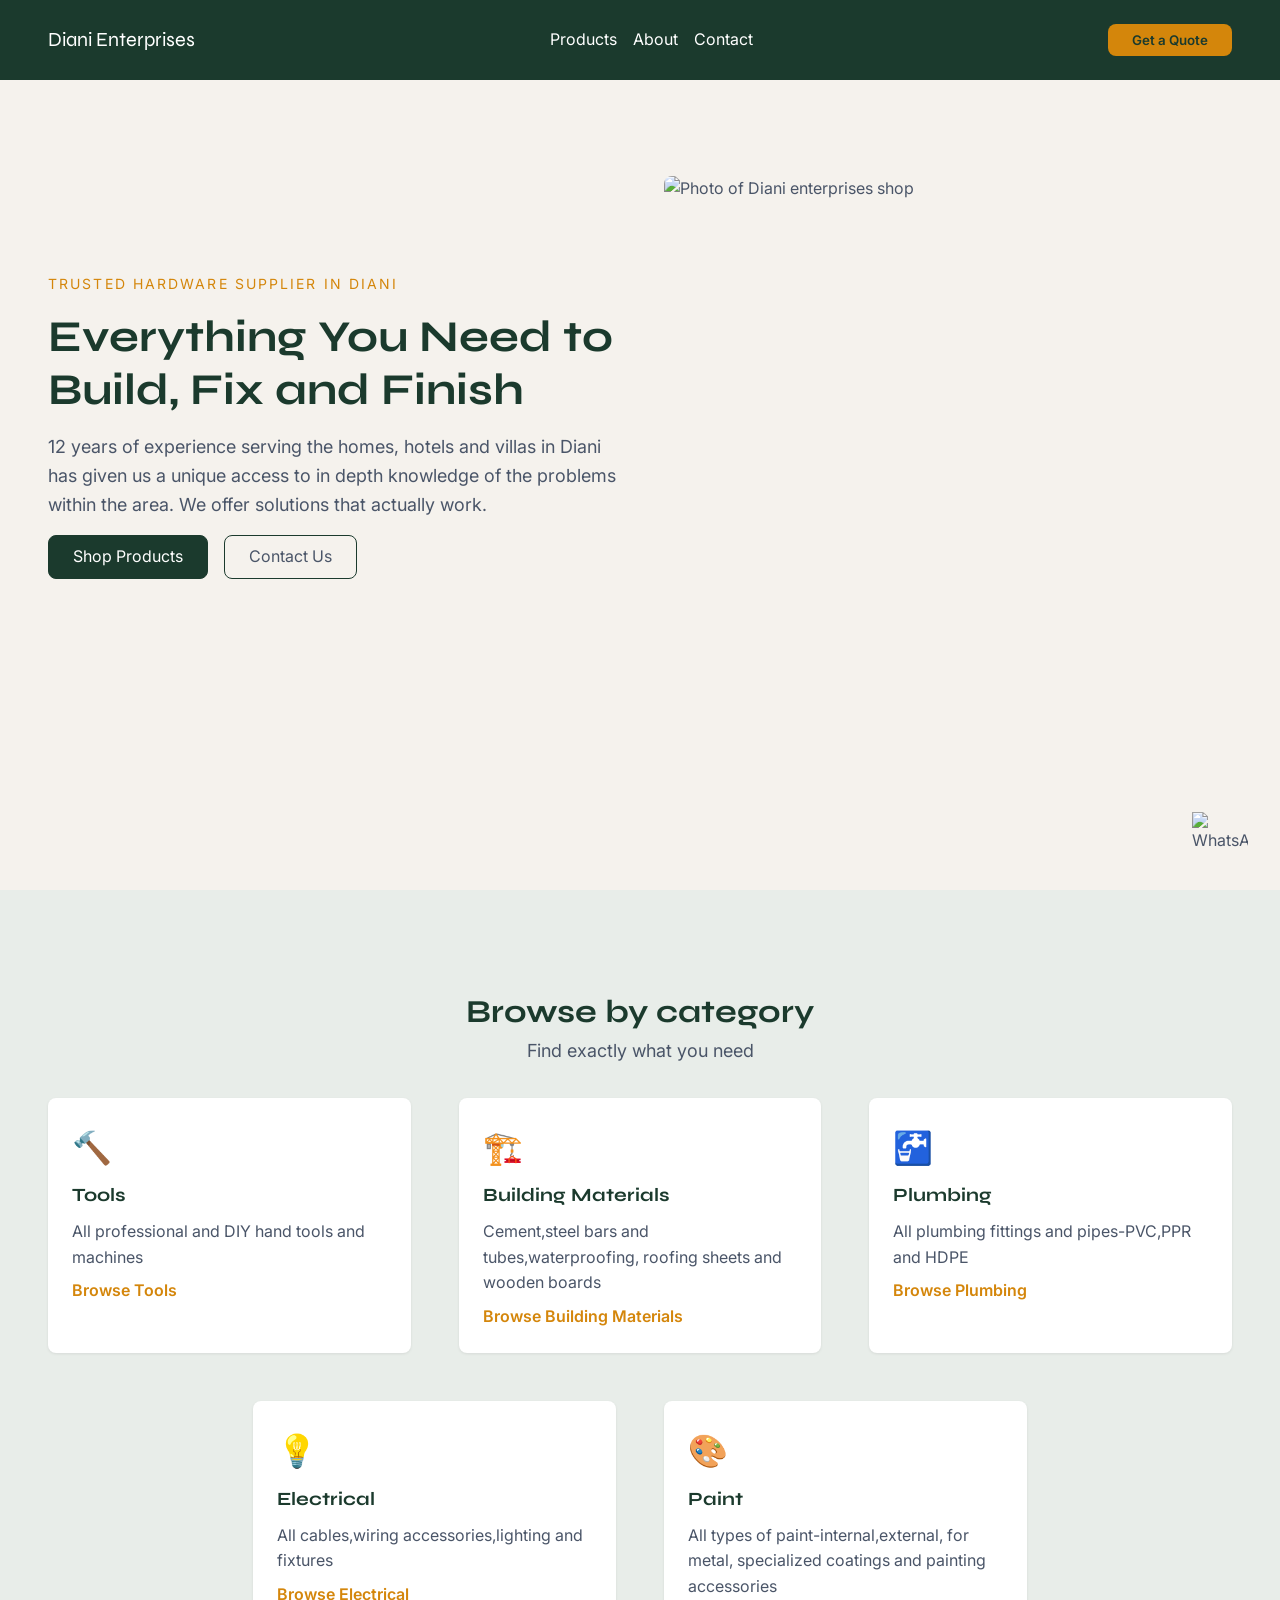
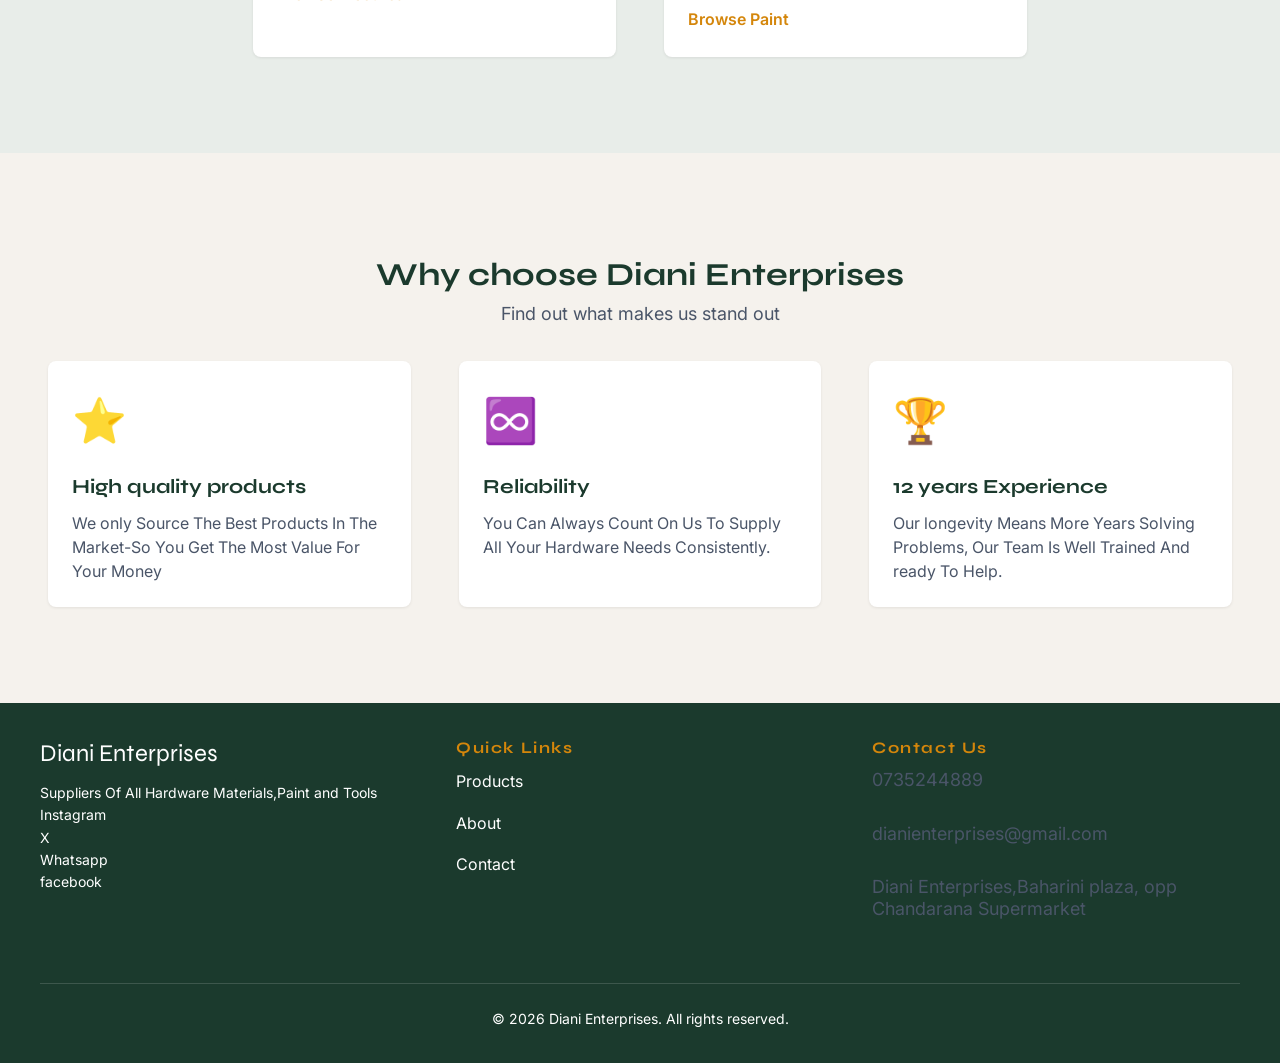
==== commit 0de3b273: "feat: add whatsapp sticky button" ====
--- a/index.html
+++ b/index.html
@@ -3,6 +3,37 @@
   <head>
     <meta charset="UTF-8" />
     <meta name="viewport" content="width=device-width, initial-scale=1.0" />
+
+    <!-- Primary Meta Tags -->
+    <meta
+      name="description"
+      content="Diani Enterprises — trusted hardware supplier in Diani for 12 years. Plumbing, electrical, paint, tools and building materials for homes, hotels and villas."
+    />
+    <meta
+      name="keywords"
+      content="hardware shop Diani, building materials Kenya, plumbing supplies Diani, electrical supplies coast, paint Diani"
+    />
+    <meta name="author" content="Diani Enterprises" />
+
+    <!-- Open Graph / WhatsApp / Facebook -->
+    <meta property="og:type" content="website" />
+    <meta
+      property="og:url"
+      content="https://techalphake-cell.github.io/Diani_Enterprises/"
+    />
+    <meta
+      property="og:title"
+      content="Diani Enterprises | Hardware & Building Supplies"
+    />
+    <meta
+      property="og:description"
+      content="Trusted hardware supplier in Diani for 12 years. Everything you need to build, fix and finish."
+    />
+    <meta
+      property="og:image"
+      content="https://techalphake-cell.github.io/Diani_Enterprises/images/UI/hardware.jpg"
+    />
+
     <title>Diani Enterprises</title>
     <link rel="stylesheet" href="css/variables.css" />
     <link rel="stylesheet" href="css/reset.css" />
@@ -207,6 +238,18 @@
       </div>
     </div>
 
+    <a
+      href="https://wa.me/254759186527"
+      class="whatsapp-float"
+      target="_blank"
+      aria-label="Chat with us on WhatsApp"
+    >
+      <img
+        src="https://upload.wikimedia.org/wikipedia/commons/6/6b/WhatsApp.svg"
+        alt="WhatsApp"
+      />
+    </a>
+
     <script src="js/main.js"></script>
   </body>
 </html>
--- a/css/styles.css
+++ b/css/styles.css
@@ -635,6 +635,25 @@
   color: var(--white);
   font-size: var(--text-lg);
   margin-top: var(--space-2);
+}
+/*-whatsapp sticky-*/
+.whatsapp-float {
+  position: fixed;
+  bottom: var(--space-5);
+  right: var(--space-5);
+  width: 56px;
+  height: 56px;
+  z-index: 999;
+  transition: var(--transition);
+}
+
+.whatsapp-float img {
+  width: 100%;
+  height: 100%;
+}
+
+.whatsapp-float:hover {
+  transform: scale(1.1);
 }
 
 /* Intermediate (1024px and below) */
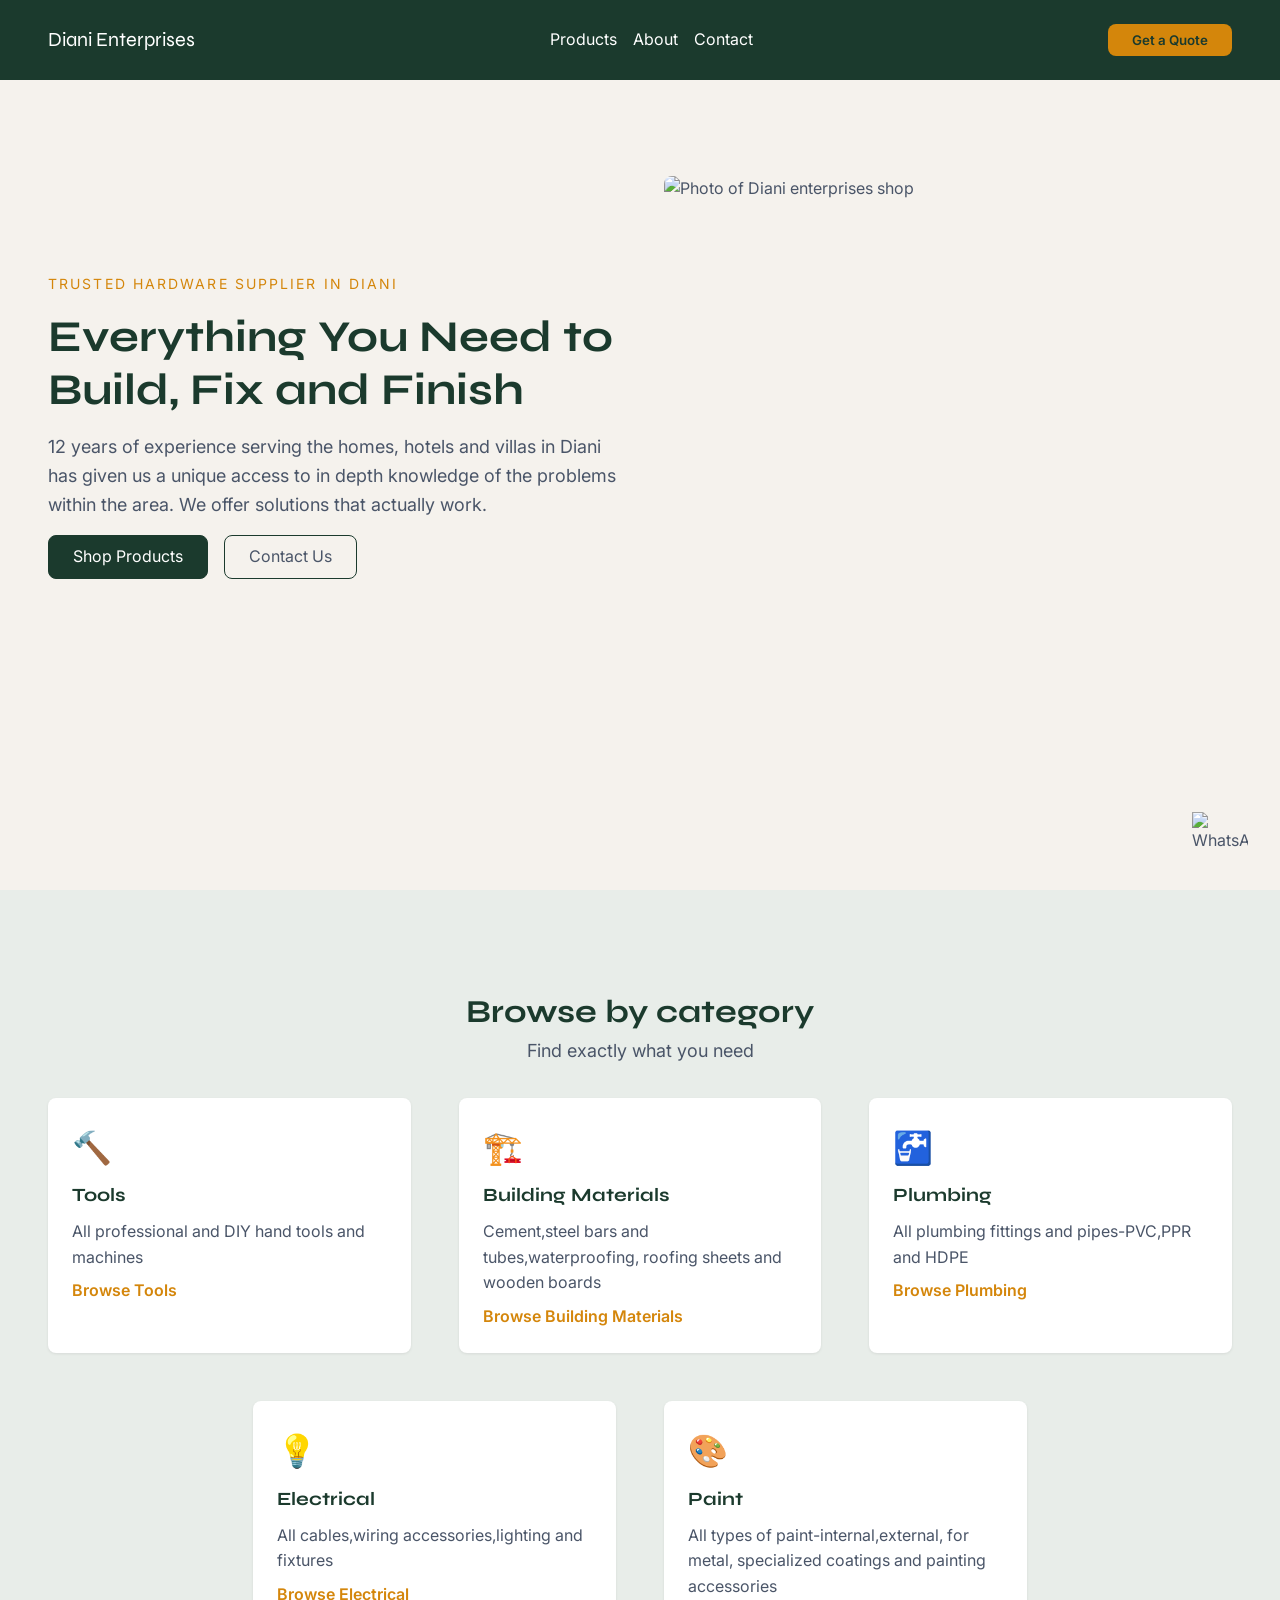
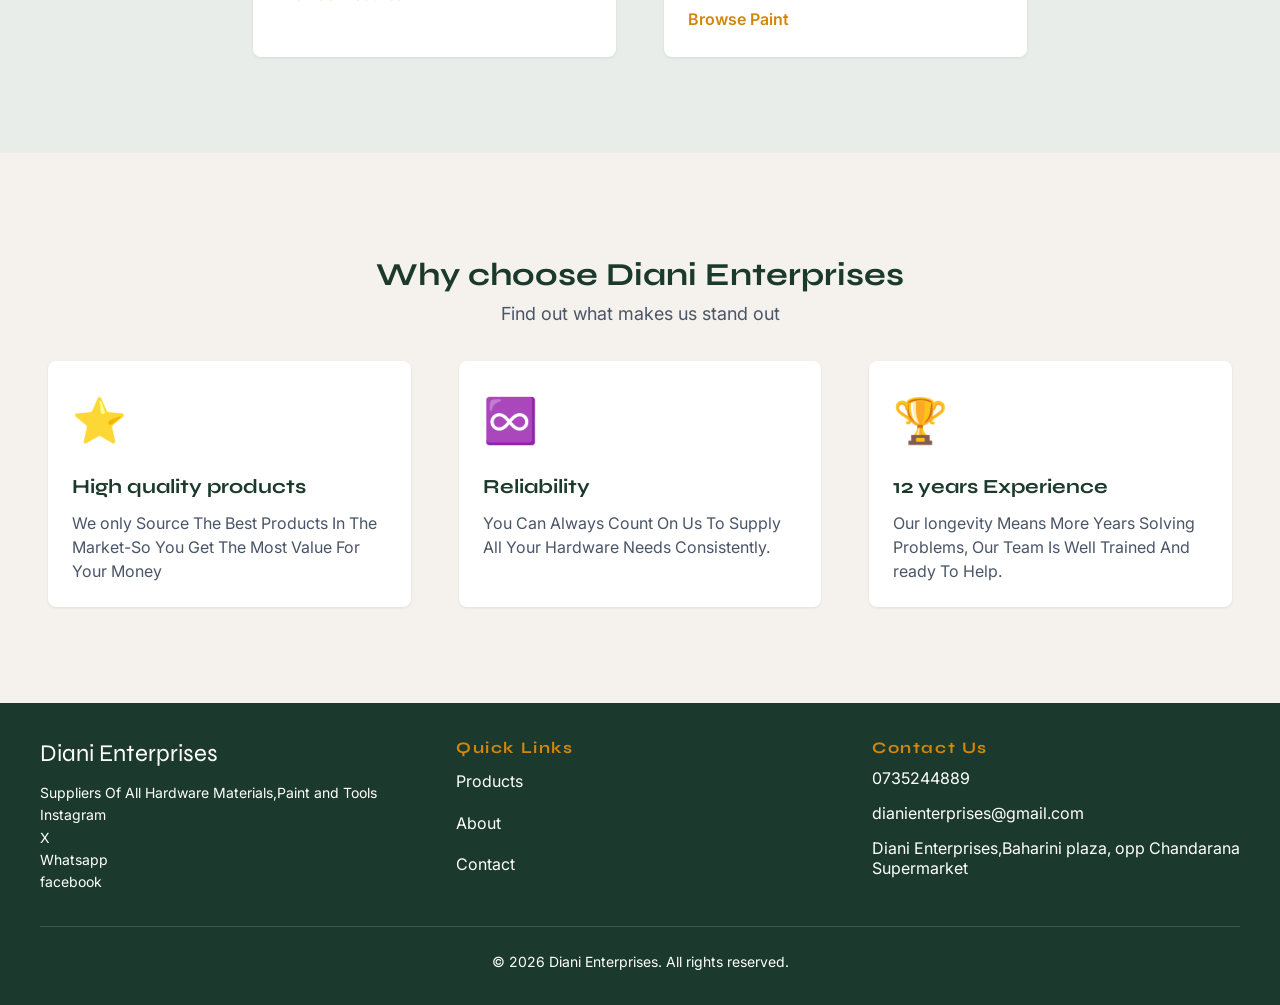
==== commit cc2279c3: "feat:change all phone numbers and emails to clickable links and link homepage categories to filtered" ====
--- a/index.html
+++ b/index.html
@@ -93,7 +93,7 @@
             <div class="category-icon">🔨</div>
             <h3>Tools</h3>
             <p>All professional and DIY hand tools and machines</p>
-            <a href="products.html">Browse Tools</a>
+            <a href="products.html?category=tools">Browse Tools</a>
           </div>
           <div class="category-card">
             <div class="category-icon">🏗️</div>
@@ -102,19 +102,21 @@
               Cement,steel bars and tubes,waterproofing, roofing sheets and
               wooden boards
             </p>
-            <a href="products.html">Browse Building Materials</a>
+            <a href="products.html?category=building"
+              >Browse Building Materials</a
+            >
           </div>
           <div class="category-card">
             <div class="category-icon">🚰</div>
             <h3>Plumbing</h3>
             <p>All plumbing fittings and pipes-PVC,PPR and HDPE</p>
-            <a href="products.html">Browse Plumbing</a>
+            <a href="products.html?category=plumbing">Browse Plumbing</a>
           </div>
           <div class="category-card">
             <div class="category-icon">💡</div>
             <h3>Electrical</h3>
             <p>All cables,wiring accessories,lighting and fixtures</p>
-            <a href="products.html">Browse Electrical</a>
+            <a href="products.html?category=electrical">Browse Electrical</a>
           </div>
 
           <div class="category-card">
@@ -124,7 +126,7 @@
               All types of paint-internal,external, for metal, specialized
               coatings and painting accessories
             </p>
-            <a href="products.html">Browse Paint</a>
+            <a href="products.html?category=paint">Browse Paint</a>
           </div>
         </div>
       </div>
@@ -184,10 +186,14 @@
               <li><a href="contact.html">Contact</a></li>
             </ul>
           </div>
-          <div class="contact-info">
+          <div class="contact-infom">
             <h4>Contact Us</h4>
-            <p>0735244889</p>
-            <p>dianienterprises@gmail.com</p>
+            <p><a href="tel:+254735244889">0735244889</a></p>
+            <p>
+              <a href="mailto:dianienterprises@gmail.com"
+                >dianienterprises@gmail.com</a
+              >
+            </p>
             <p>Diani Enterprises,Baharini plaza, opp Chandarana Supermarket</p>
           </div>
         </div>
--- a/css/variables.css
+++ b/css/variables.css
@@ -14,6 +14,7 @@
   --font-body: "Inter", sans-serif;
 
   /* Type scale */
+  --text-xsm: 0.75rem; /* 12px */
   --text-sm: 0.875rem; /* 14px */
   --text-base: 1rem; /* 16px */
   --text-lg: 1.125rem; /* 18px */
--- a/css/styles.css
+++ b/css/styles.css
@@ -299,10 +299,13 @@
 .footer-links a:hover {
   color: var(--amber);
 }
-.contact-info p {
+.contact-infom p {
   color: var(--white);
   margin-bottom: var(--space-3);
   line-height: 1.2;
+}
+.contact-infom p:hover {
+  color: var(--amber);
 }
 .footer-bottom {
   border-top: 1px solid rgba(255, 255, 255, 0.15);
@@ -654,6 +657,36 @@
 
 .whatsapp-float:hover {
   transform: scale(1.1);
+}
+
+/*-card actions in products-*/
+.card-actions {
+  display: flex;
+  gap: var(--space-2);
+  flex-wrap: wrap;
+}
+/*
+.card-actions .btn-primary,
+.card-actions .btn-whatsapp {
+  flex: 1;
+  text-align: center;
+  font-size: var(--text-sm);
+  padding: var(--space-2);
+}*/
+
+.btn-whatsapp {
+  background-color: #25d366;
+  color: var(--white);
+  padding: var(--space-2) var(--space-3);
+  border-radius: var(--radius-md);
+  font-weight: 600;
+  font-size: var(--text-xsm);
+  transition: var(--transition);
+  border: 1px solid #25d366;
+}
+.btn-whatsapp:hover {
+  background-color: transparent;
+  color: #25d366;
 }
 
 /* Intermediate (1024px and below) */
